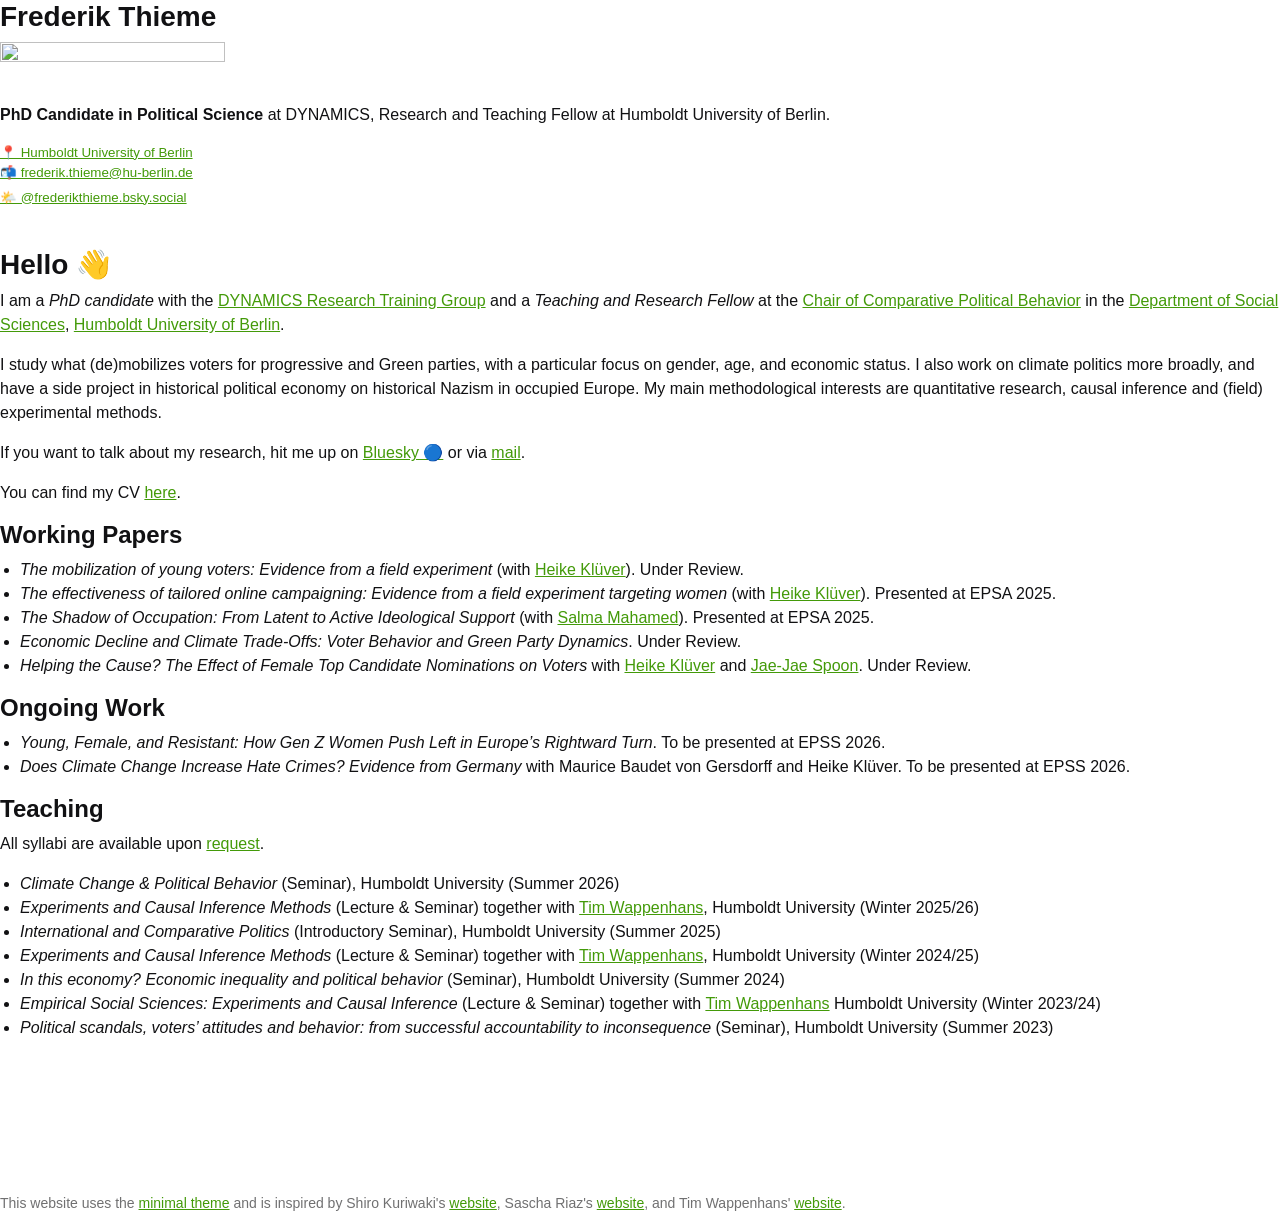
==== index.html @ 509793e0 "Revise ongoing work and teaching sections in index.html Updated ongoing work and teaching sections w" ====
<!doctype html>
<html>
  <head>
    <script type="text/javascript">
    <!--
        function toggle_visibility(id) {
           event.preventDefault();
           var e = document.getElementById(id);
           if(e.style.display == 'none')
              e.style.display = 'block';
           else
              e.style.display = 'none';
        }

    //-->
    </script>

    <meta charset="utf-8">
    <meta http-equiv="X-UA-Compatible" content="chrome=1">
    <title>Frederik Thieme</title>

    <link rel="stylesheet" href="stylesheets/styles.css">
    <link rel="stylesheet" href="stylesheets/kube.css">
    <script src="https://kit.fontawesome.com/9745af1226.js"></script>
    <link rel="stylesheet" href="stylesheets/academicons.min.css">
    <link rel="stylesheet" href="stylesheets/pygment_trac.css">
    <meta name="viewport" content="width=device-width, initial-scale=1, user-scalable=no">
    <!--[if lt IE 9]>
    <script src="//html5shiv.googlecode.com/svn/trunk/html5.js"></script>

    <![endif]-->
    
    
  </head>
  <body>
    <div class="wrapper">
      <header>
        <h2>Frederik Thieme</h2>
        <img src="thieme_square.jpg" width="225" height="45">
        <p></p>
        <p>
        <b>PhD Candidate in Political Science</b> at DYNAMICS, Research and Teaching Fellow at Humboldt University of Berlin.
        </p>
        
        </p>
  
  <div class="is-container-column is-center">
    <a href="https://www.bgss.hu-berlin.de/sowi_p52/en/research-and-teaching-areas/comparative-political-behavior/team/frederik-thieme" style="font-size: 10pt;">
      📍 Humboldt University of Berlin
    </a>
    <a href="mailto:frederik.thieme@hu-berlin.de" style="font-size: 10pt; margin-bottom: 5px;">
      📬 frederik.thieme@hu-berlin.de
    </a>
    <a href="https://bsky.app/profile/frederikthieme.bsky.social" style="font-size: 10pt;">
      🌤️ @frederikthieme.bsky.social
    </a>
  </div>

         
         
        <div align="left"><h3></h3>
        <p>


        </p></div>


      </header>
      <section>

  </p>
  <br>
  
 <div>
  <h2>Hello 👋</h2>
  
  <p>I am a <em>PhD candidate</em> with the <a href="https://www.sowi.hu-berlin.de/en/dynamics">DYNAMICS Research Training Group</a> and a <em>Teaching and Research Fellow</em> at
  the <a href="https://www.sowi.hu-berlin.de/en/lehrbereiche-en/comparative-political-behavior">Chair of Comparative Political Behavior</a> in 
  the <a href="https://www.sowi.hu-berlin.de/en/index.html">Department of Social Sciences</a>, <a href="https://www.bgss.hu-berlin.de/sowi_p52/en/research-and-teaching-areas/comparative-political-behavior/team/frederik-thieme">Humboldt University of Berlin</a>.</p>
  
  <p>I study what (de)mobilizes voters for progressive and Green parties, with a particular focus on gender, age, and economic status. I also work on climate politics more broadly, and have a side project in historical political economy on historical Nazism in occupied Europe. My main methodological interests are quantitative research, causal inference and (field) experimental methods.</p>
  
  <p>If you want to talk about my research, hit me up on <a href="https://bsky.app/profile/frederikthieme.bsky.social">Bluesky 🔵</a> or via <a href="mailto:frederik.thieme@hu-berlin.de">mail</a>.</p>
  
  <p>You can find my CV <a href="cv_thieme.pdf">here</a>.</p>
</div>

    
  <div align="left"><h3>Working Papers </h3>

<ul>
  <li><em>The mobilization of young voters: Evidence from a field experiment</em> (with <a href="https://www.heike-kluever.com/">Heike Klüver</a>). Under Review.</li>
  <li><em>The effectiveness of tailored online campaigning: Evidence from a field experiment targeting women</em> (with <a href="https://www.heike-kluever.com/">Heike Klüver</a>). Presented at EPSA 2025.</li>
  <li><em>The Shadow of Occupation: From Latent to Active Ideological Support</em> (with <a href="https://www.cbs.dk/en/research/departments-and-centres/department-of-international-economics-government-and-business/staff/smaegb">Salma Mahamed</a>). Presented at EPSA 2025.</li>
  <li><em>Economic Decline and Climate Trade-Offs: Voter Behavior and Green Party Dynamics</em>. Under Review.</li>
  <li><em>Helping the Cause? The Effect of Female Top Candidate Nominations on Voters</em> with <a href="https://www.heike-kluever.com/">Heike Klüver</a> and <a href="https://www.polisci.pitt.edu/people/jae-jae-spoon">Jae-Jae Spoon</a>. Under Review.</li>
</ul>

<div align="left"><h3>Ongoing Work</h3>

<ul>
  <li><em>Young, Female, and Resistant: How Gen Z Women Push Left in Europe’s Rightward Turn</em>. To be presented at EPSS 2026.</li>
  <li><em>Does Climate Change Increase Hate Crimes? Evidence from Germany</em> with Maurice Baudet von Gersdorff and Heike Klüver. To be presented at EPSS 2026.</li>
  
</ul>
        

<div align="left"><h3>Teaching</h3>
<p>All syllabi are available upon <a href="mailto:frederik.thieme@hu-berlin.de">request</a>.</p>
    <ul>
        <li>
        <em>Climate Change & Political Behavior</em> (Seminar), Humboldt University (Summer 2026)
        </li>
      <li>
        <em>Experiments and Causal Inference Methods</em> (Lecture & Seminar) together with <a href="https://www.timwappenhans.com/">Tim Wappenhans</a>, Humboldt University (Winter 2025/26)
        </li>
         <li>
        <em>International and Comparative Politics</em> (Introductory Seminar), Humboldt University (Summer 2025)
        </li>
        <li>
        <em>Experiments and Causal Inference Methods</em> (Lecture & Seminar) together with <a href="https://www.timwappenhans.com/">Tim Wappenhans</a>, Humboldt University (Winter 2024/25)
        </li>
      <li>
        <em>In this economy? Economic inequality and political behavior</em> (Seminar), Humboldt University (Summer 2024)
        </li>
       <li>
        <em>Empirical Social Sciences: Experiments and Causal Inference</em> (Lecture & Seminar) together with <a href="https://www.timwappenhans.com/">Tim Wappenhans</a> Humboldt University (Winter 2023/24)
        </li>
      <li>
        <em>Political scandals, voters’ attitudes and behavior: from successful accountability to inconsequence</em> (Seminar), Humboldt University (Summer 2023)
        </li>
    </ul>  



  <p style="margin-bottom:4cm;"></p>
  <p><small> This website uses the <a href="https://github.com/orderedlist/minimal">minimal theme</a> and is inspired by Shiro Kuriwaki's <a href="https://www.shirokuriwaki.com/">website</a>, Sascha Riaz's <a href="https://saschariaz.com/">website</a>, and Tim Wappenhans' <a href="https://www.timwappenhans.com/">website</a>.</small></p>


  </body>
</html>
---- stylesheets/kube.css ----
/*
	Kube UI Framework
	Version 7.2.1
	Updated: November 10, 2018

	http://imperavi.com/kube/

	Copyright (c) 2009-2018, Imperavi LLC.
	License: MIT
*/
html {
  box-sizing: border-box;
  -webkit-text-size-adjust: 100%; }

*,
*:before,
*:after {
  box-sizing: inherit; }

* {
  margin: 0;
  padding: 0;
  outline: none; }

img,
video,
audio {
  max-width: 100%; }

img,
video {
  height: auto; }

audio,
canvas,
iframe,
img,
svg,
video {
  vertical-align: middle; }

svg {
  max-height: 100%; }

svg:not(:root) {
  overflow: hidden; }

iframe {
  border: none;
  width: 100%; }

button,
[type="submit"] {
  -webkit-appearance: button; }

[type="radio"],
[type="checkbox"] {
  vertical-align: middle;
  position: relative;
  bottom: 0.15rem;
  margin-right: 2px; }

input[type="search"] {
  -webkit-appearance: textfield; }

input[type="search"]::-webkit-search-decoration,
input[type="search"]::-webkit-search-cancel-button {
  -webkit-appearance: none; }

::-moz-focus-inner {
  border: none;
  padding: 0; }

@font-face {
  font-family: 'Kube';
  src: url("[data-uri]") format("truetype");
  font-weight: normal;
  font-style: normal; }

[class^="icon-kube-"], [class*=" icon-kube-"], .close, .caret {
  /* use !important to prevent issues with browser extensions that change fonts */
  font-family: 'Kube' !important;
  speak: none;
  font-style: normal;
  font-weight: normal;
  font-variant: normal;
  text-transform: none;
  line-height: 1;
  /* Better Font Rendering =========== */
  -webkit-font-smoothing: antialiased;
  -moz-osx-font-smoothing: grayscale; }

.icon-kube-calendar:before {
  content: "\e900"; }

.caret.is-down:before,
.icon-kube-caret-down:before {
  content: "\e901"; }

.caret.is-left:before,
.icon-kube-caret-left:before {
  content: "\e902"; }

.caret.is-right:before,
.icon-kube-caret-right:before {
  content: "\e903"; }

.caret.is-up:before,
.icon-kube-caret-up:before {
  content: "\e904"; }

.close:before,
.icon-kube-close:before {
  content: "\e905"; }

.icon-kube-menu:before {
  content: "\e906"; }

.icon-kube-search:before {
  content: "\e907"; }

html {
  font-size: 1em; }

body {
  font-family: -apple-system, BlinkMacSystemFont, "Segoe UI", Roboto, Helvetica, Arial, sans-serif;
  color: #111113;
  line-height: 1.5; }

a {
  color: #439A09; }

a:hover {
  color: #F1CB0E; }

h1,
h2,
h3,
h4,
h5,
h6 {
  font-family: -apple-system, BlinkMacSystemFont, "Segoe UI", Roboto, Helvetica, Arial, sans-serif;
  font-weight: bold;
  text-rendering: optimizeLegibility;
  color: inherit;
  line-height: 1.2; }
  h1 + *,
  h2 + *,
  h3 + *,
  h4 + *,
  h5 + *,
  h6 + * {
    margin-top: 8px; }
  h1 + h1,
  h1 + h2,
  h1 + h3,
  h1 + h4,
  h1 + h5,
  h1 + h6,
  h2 + h1,
  h2 + h2,
  h2 + h3,
  h2 + h4,
  h2 + h5,
  h2 + h6,
  h3 + h1,
  h3 + h2,
  h3 + h3,
  h3 + h4,
  h3 + h5,
  h3 + h6,
  h4 + h1,
  h4 + h2,
  h4 + h3,
  h4 + h4,
  h4 + h5,
  h4 + h6,
  h5 + h1,
  h5 + h2,
  h5 + h3,
  h5 + h4,
  h5 + h5,
  h5 + h6,
  h6 + h1,
  h6 + h2,
  h6 + h3,
  h6 + h4,
  h6 + h5,
  h6 + h6 {
    margin-top: 8px; }

h1 {
  font-size: 2.5em; }

h2 {
  font-size: 1.75em; }

h3 {
  font-size: 1.5em; }

h4 {
  font-size: 1.25em; }

h5 {
  font-size: 1em; }

h6 {
  font-size: 0.75em; }

h6 {
  text-transform: uppercase;
  letter-spacing: .01em; }

p,
blockquote,
hr,
pre,
ol,
ul,
dl,
figure,
address {
  margin-bottom: 16px; }

p + h1,
p + h2,
p + h3,
p + h4,
p + h5,
p + h6,
blockquote + h1,
blockquote + h2,
blockquote + h3,
blockquote + h4,
blockquote + h5,
blockquote + h6,
hr + h1,
hr + h2,
hr + h3,
hr + h4,
hr + h5,
hr + h6,
pre + h1,
pre + h2,
pre + h3,
pre + h4,
pre + h5,
pre + h6,
ol + h1,
ol + h2,
ol + h3,
ol + h4,
ol + h5,
ol + h6,
ul + h1,
ul + h2,
ul + h3,
ul + h4,
ul + h5,
ul + h6,
dl + h1,
dl + h2,
dl + h3,
dl + h4,
dl + h5,
dl + h6,
table + h1,
table + h2,
table + h3,
table + h4,
table + h5,
table + h6,
div + h1,
div + h2,
div + h3,
div + h4,
div + h5,
div + h6,
form + h1,
form + h2,
form + h3,
form + h4,
form + h5,
form + h6 {
  margin-top: 20px; }

ul,
ol {
  margin-left: 20px; }

ul ul,
ul ol,
ol ul,
ol ol {
  margin-top: 0;
  margin-bottom: 0; }

nav ul,
nav ol {
  margin-left: 0;
  margin-bottom: 0;
  list-style: none; }

nav ul ul,
nav ul ol,
nav ol ol,
nav ol ul {
  margin-left: 20px; }

li li {
  font-size: 1em; }

ul.is-bar,
ol.is-bar {
  margin: 0;
  list-style: none; }
  ul.is-bar li,
  ol.is-bar li {
    display: inline-block; }
  ul.is-bar li + li,
  ol.is-bar li + li {
    margin-left: 1em; }

dt {
  font-weight: 600; }

dl dd + dt {
  margin-top: 8px; }

hr {
  border: none;
  border-bottom: 1px solid rgba(0, 0, 0, 0.1);
  overflow: visible;
  margin-top: -1px; }

blockquote {
  font-size: 1.125em;
  font-weight: normal;
  font-style: italic;
  line-height: 1.45;
  color: rgba(17, 17, 19, 0.6);
  padding: 0.4em 0 0.4em 1rem;
  border: none;
  border-left: 3px solid rgba(21, 141, 247, 0.6); }
  blockquote small {
    color: rgba(17, 17, 19, 0.6); }
  blockquote p:last-child {
    margin-bottom: 0; }

b,
strong {
  font-weight: 600; }

em,
i,
cite,
dfn {
  font-style: italic; }

time, small {
  display: inline-block;
  font-size: 87.5%;
  line-height: 1;
  color: rgba(17, 17, 19, 0.6); }

figcaption, code, var, kbd {
  display: inline-block;
  font-family: monospace, monospace;
  font-size: 87.5%;
  line-height: 1;
  color: rgba(17, 17, 19, 0.85); }

figcaption {
  font-size: 80%;
  font-style: italic;
  color: rgba(17, 17, 19, 0.7); }

code {
  color: rgba(17, 17, 19, 0.75);
  background: rgba(17, 17, 19, 0.05);
  border: 0 solid transparent;
  border-radius: 4px; }

var {
  opacity: .7;
  font-style: normal; }

dfn,
abbr {
  text-transform: uppercase; }
  dfn[title],
  abbr[title] {
    text-decoration: none;
    border-bottom: 1px dotted rgba(17, 17, 19, 0.5);
    cursor: help; }

code, kbd {
  position: relative;
  top: -1px;
  padding: .25em .35em; }

kbd {
  color: rgba(17, 17, 19, 0.75);
  background: none;
  border: 1px solid rgba(17, 17, 19, 0.2);
  border-radius: 4px; }

sup,
sub {
  font-size: .6em; }

sup {
  vertical-align: top;
  position: relative;
  bottom: -.2em; }

h1 sup,
h1 sub,
h2 sup,
h2 sub,
h3 sup,
h3 sub {
  font-size: .4em; }

sub {
  line-height: 1; }

pre {
  font-family: monospace, monospace;
  font-size: 0.875em; }

pre,
pre code {
  background: transparent;
  padding: 0;
  top: 0;
  display: block;
  line-height: 1.5;
  color: #111113;
  overflow: auto;
  white-space: pre; }

pre {
  padding: 1rem;
  border: 1px solid rgba(17, 17, 19, 0.08);
  border-radius: 4px; }

pre code {
  font-size: 100%;
  border: none;
  background: none; }

figure div + figcaption,
figure pre + figcaption {
  position: relative;
  top: -8px; }

figure pre {
  background-color: none;
  border: 1px solid rgba(17, 17, 19, 0.1);
  border-radius: 4px;
  margin-bottom: .5rem; }

ul.is-unstyled {
  margin-left: 0; }

ul.is-unstyled,
ul.is-unstyled ul {
  list-style: none; }

.is-muted {
  color: rgba(17, 17, 19, 0.6); }

.is-muted a,
a.is-muted {
  color: rgba(17, 17, 19, 0.6); }

.is-muted a:hover,
a.is-muted:hover {
  -moz-transition: all linear 0.2s;
  transition: all linear 0.2s;
  color: #111113; }

.is-color-black,
.is-color-black a {
  color: #111113; }

a.is-color-black:hover,
.is-color-black a:hover {
  color: #ee2455; }

.is-large {
  font-size: 1.3125em;
  line-height: 1.45; }

.is-big {
  font-size: 1.125em;
  line-height: 1.45; }

.is-small {
  font-size: 0.875em; }

.is-smaller {
  font-size: 0.75em; }

.is-text-left {
  text-align: left; }

.is-text-center {
  text-align: center; }

.is-text-right {
  text-align: right; }

@media only screen and (max-width: 767px) {
  .is-text-left-mobile {
    text-align: left; }
  .is-text-right-mobile {
    text-align: right; }
  .is-text-center-mobile {
    text-align: center; } }

.is-nowrap,
.is-nowrap td {
  white-space: nowrap; }

.is-highlight {
  background-color: rgba(21, 141, 247, 0.1); }

table {
  font-size: 0.9375em;
  border-collapse: collapse;
  border-spacing: 0;
  max-width: 100%;
  width: 100%;
  empty-cells: show;
  margin-bottom: 20px; }

table caption {
  text-align: left;
  font-size: 11px;
  font-weight: bold;
  text-transform: uppercase;
  color: rgba(17, 17, 19, 0.4);
  letter-spacing: 1px;
  margin-bottom: 2px; }

th {
  font-weight: 700;
  color: inherit;
  text-align: left;
  vertical-align: bottom; }

td {
  color: inherit;
  vertical-align: top; }

tbody.is-middle td,
tr.is-middle td,
td.is-middle {
  vertical-align: middle; }

th,
td {
  padding: 16px 16px;
  border-bottom: 1px solid #eee; }
  th::before, th::after,
  td::before,
  td::after {
    content: '';
    display: block;
    height: 0;
    width: 0; }
  th::before,
  td::before {
    margin-top: calc((0.75 - 1.5) * 0.49em); }
  th::after,
  td::after {
    margin-bottom: calc((0.75 - 1.5) * 0.49em); }
  th:first-child,
  td:first-child {
    padding-left: 0; }
  th:last-child,
  td:last-child {
    padding-right: 0; }

tbody th,
tbody td {
  border-width: 1px;
  border-color: #eee; }

tfoot th,
tfoot td {
  color: rgba(17, 17, 19, 0.5); }

table.is-border td,
table.is-border th,
table.is-bordered td,
table.is-bordered th {
  border: 1px solid #eee; }

table.is-border tbody th,
table.is-border tbody td,
table.is-bordered tbody th,
table.is-bordered tbody td {
  border-bottom-width: 1px;
  border-bottom-color: #eee; }

table.is-striped tr:nth-child(odd) td {
  background-color: #fafafa; }

table.is-border td:first-child,
table.is-border th:first-child,
table.is-bordered td:first-child,
table.is-bordered th:first-child,
table.is-striped td:first-child,
table.is-striped th:first-child {
  padding-left: 16px; }

table.is-border td:last-child,
table.is-border th:last-child,
table.is-bordered td:last-child,
table.is-bordered th:last-child,
table.is-striped td:last-child,
table.is-striped th:last-child {
  padding-right: 16px; }

@media only screen and (max-width: 767px) {
  table.is-responsive th {
    display: none; }
  table.is-responsive tr, table.is-responsive td {
    display: block; }
  table.is-responsive tr:nth-child(odd) {
    background-color: #fafafa; }
  table.is-responsive td {
    padding: 16px;
    text-align: right; }
  table.is-responsive td:before {
    margin-top: 2px;
    content: attr(data-label);
    float: left;
    font-size: 0.875em;
    font-weight: bold;
    text-transform: uppercase;
    white-space: nowrap; } }

.is-table-container {
  overflow-x: auto;
  -webkit-overflow-scrolling: touch;
  margin-bottom: 16px; }
  .is-table-container table {
    margin-bottom: 0; }

.is-row {
  display: flex;
  flex-direction: row;
  flex-wrap: wrap;
  margin-left: -24px; }
  .is-row.is-gapless,
  .is-row.is-gapless > .is-row {
    margin-left: 0;
    margin-top: 0; }
  .is-row > .is-col {
    flex: 1;
    margin-left: 24px; }
    .is-row > .is-col.is-10 {
      min-width: calc(10% - 24px); }
    .is-row > .is-col.is-20 {
      min-width: calc(20% - 24px); }
    .is-row > .is-col.is-25 {
      min-width: calc(25% - 24px); }
    .is-row > .is-col.is-30 {
      min-width: calc(30% - 24px); }
    .is-row > .is-col.is-33, .is-row > .is-col.is-34 {
      min-width: calc(33.3333% - 24px); }
    .is-row > .is-col.is-35 {
      min-width: calc(35% - 24px); }
    .is-row > .is-col.is-40 {
      min-width: calc(40% - 24px); }
    .is-row > .is-col.is-50 {
      min-width: calc(50% - 24px); }
    .is-row > .is-col.is-60 {
      min-width: calc(60% - 24px); }
    .is-row > .is-col.is-65 {
      min-width: calc(65% - 24px); }
    .is-row > .is-col.is-66, .is-row > .is-col.is-67 {
      min-width: calc(66.6666% - 24px); }
    .is-row > .is-col.is-70 {
      min-width: calc(70% - 24px); }
    .is-row > .is-col.is-75 {
      min-width: calc(75% - 24px); }
    .is-row > .is-col.is-80 {
      min-width: calc(80% - 24px); }
    .is-row > .is-col.is-90 {
      min-width: calc(90% - 24px); }
  .is-row.is-gapless > .is-col {
    margin-left: 0; }

@media only screen and (max-width: 767px) {
  [class^='is-offset-'],
  [class*=' is-offset-'] {
    margin-left: 0; } }

@media only screen and (max-width: 767px) {
  .is-row {
    flex-direction: column;
    flex-wrap: nowrap;
    margin-left: 0;
    margin-top: 0; }
    .is-row + .is-row {
      margin-top: 0; }
    .is-row > .is-col {
      flex: 0 0 100%;
      width: 100% !important;
      max-width: 100% !important;
      margin-left: 0; } }

.label {
  display: inline-block;
  vertical-align: baseline;
  text-decoration: none;
  font-size: 13px;
  font-weight: 500;
  letter-spacing: 0;
  text-transform: none;
  line-height: 20px;
  background: #f3f3f3;
  color: rgba(17, 17, 19, 0.85);
  padding: 0 8px;
  border: 1px solid transparent;
  border-radius: 4px; }
  .label a {
    color: inherit;
    text-decoration: none; }
    .label a:hover {
      color: inherit;
      text-decoration: underline; }
  .label .close {
    margin-right: -3px; }

a.label {
  color: rgba(17, 17, 19, 0.85); }
  a.label:hover {
    text-decoration: underline; }

.label.is-secondary {
  font-size: 13px;
  font-weight: 500;
  letter-spacing: 0;
  text-transform: none;
  padding: 0 0.5em;
  background: none;
  color: rgba(17, 17, 19, 0.85);
  border: 1px solid rgba(17, 17, 19, 0.2);
  border-radius: 4px; }

.label.is-tertiary {
  letter-spacing: 0.035em;
  background: none;
  color: #111113;
  text-transform: uppercase;
  font-size: 12px;
  font-weight: bold;
  padding: 0 0.2em;
  border: 1px solid transparent;
  border-radius: 0; }

.label.is-badge {
  text-align: center;
  font-size: 10px;
  line-height: 16px;
  height: 18px;
  border-radius: 64px;
  min-width: 18px;
  padding-left: 2px;
  padding-right: 2px; }

.label.is-error {
  background-color: rgba(238, 36, 85, 0.07);
  color: #ee2455; }
  .label.is-error.is-secondary {
    background-color: transparent;
    color: #ee2455;
    border-color: rgba(238, 36, 85, 0.3); }
  .label.is-error.is-tertiary {
    background-color: transparent;
    color: #ee2455; }
  .label.is-error .close:hover {
    background-color: #ee2455; }

.label.is-focus {
  background-color: rgba(21, 141, 247, 0.07);
  color: #158df7; }
  .label.is-focus.is-secondary {
    background-color: transparent;
    color: #158df7;
    border-color: rgba(21, 141, 247, 0.3); }
  .label.is-focus.is-tertiary {
    background-color: transparent;
    color: #158df7; }
  .label.is-focus .close:hover {
    background-color: #158df7; }

.label.is-success {
  background-color: rgba(32, 188, 113, 0.07);
  color: #20bc71; }
  .label.is-success.is-secondary {
    background-color: transparent;
    color: #20bc71;
    border-color: rgba(32, 188, 113, 0.3); }
  .label.is-success.is-tertiary {
    background-color: transparent;
    color: #20bc71; }
  .label.is-success .close:hover {
    background-color: #20bc71; }

.label.is-warning {
  background-color: rgba(255, 105, 81, 0.07);
  color: #ff6951; }
  .label.is-warning.is-secondary {
    background-color: transparent;
    color: #ff6951;
    border-color: rgba(255, 105, 81, 0.3); }
  .label.is-warning.is-tertiary {
    background-color: transparent;
    color: #ff6951; }
  .label.is-warning .close:hover {
    background-color: #ff6951; }

.button, .button:active, .button:focus {
  -webkit-appearance: none;
  display: inline-flex;
  align-items: center;
  justify-content: center;
  vertical-align: middle;
  text-align: center;
  font-family: inherit;
  font-size: 0.9375em;
  font-weight: 500;
  text-decoration: none;
  text-transform: none;
  color: rgba(255, 255, 255, 0.95);
  background: #0c3dd7;
  border-radius: 4px;
  border: 0 solid transparent;
  min-height: 2.66667em;
  padding: 0.5em 1.6em;
  box-shadow: none;
  cursor: pointer;
  line-height: 1.2; }

.button i,
.button span {
  position: relative;
  top: 1px;
  display: inline-block;
  font-size: 16px;
  width: 24px; }
  .button i.caret,
  .button span.caret {
    top: 0;
    font-size: 110%;
    margin-right: -12px; }

.button:hover {
  -moz-transition: all linear 0.2s;
  transition: all linear 0.2s;
  outline: none;
  text-decoration: none;
  color: rgba(255, 255, 255, 0.95);
  background-color: #2355f3; }

.button:disabled, .button.is-disabled {
  cursor: default;
  font-style: normal;
  color: #fff;
  background-color: rgba(17, 17, 19, 0.5);
  opacity: .55; }

.button.is-secondary {
  font-size: 0.9375em;
  font-weight: 500;
  text-decoration: none;
  text-transform: none;
  color: #0c3dd7;
  background: none;
  border-radius: 4px;
  border: 2px solid #0c3dd7;
  min-height: 2.66667em;
  padding: 0.5em 1.6em;
  box-shadow: none; }
  .button.is-secondary:hover {
    color: rgba(255, 255, 255, 0.95);
    background: #0c3dd7;
    border-color: #0c3dd7; }
  .button.is-secondary.is-loading:before {
    width: 22px;
    height: 22px;
    border-color: rgba(12, 61, 215, 0.25);
    border-bottom-color: #0c3dd7; }
  .button.is-secondary.is-loading:hover:before {
    border-color: rgba(255, 255, 255, 0.25);
    border-bottom-color: #fff; }
  .button.is-secondary:disabled, .button.is-secondary.is-disabled {
    color: rgba(17, 17, 19, 0.5);
    border-color: rgba(17, 17, 19, 0.3);
    background: none; }
    .button.is-secondary:disabled:hover, .button.is-secondary.is-disabled:hover {
      background-color: none; }

.button.is-tertiary {
  font-size: 0.9375em;
  font-weight: 500;
  text-decoration: none;
  text-transform: none;
  color: #0c3dd7;
  background: none;
  border-radius: 4px;
  border: 0 solid transparent;
  min-height: 2.66667em;
  padding: 0.5em 0;
  box-shadow: none; }
  .button.is-tertiary i,
  .button.is-tertiary span {
    top: 0; }
    .button.is-tertiary i.caret,
    .button.is-tertiary span.caret {
      top: -1px;
      margin-left: -4px; }
  .button.is-tertiary:hover {
    color: #0c3dd7;
    text-decoration: underline; }
  .button.is-tertiary.is-loading:before {
    border-color: rgba(12, 61, 215, 0.25);
    border-bottom-color: #0c3dd7; }
  .button.is-tertiary:disabled, .button.is-tertiary.is-disabled {
    text-decoration: none;
    color: rgba(17, 17, 19, 0.5); }

.button.is-inverted {
  color: #111113;
  background-color: #fff; }
  .button.is-inverted:hover {
    opacity: .7; }
  .button.is-inverted:disabled:hover, .button.is-inverted.is-disabled:hover {
    opacity: .55; }
  .button.is-inverted.is-secondary {
    background: none;
    color: #fff;
    border-color: #fff; }
    .button.is-inverted.is-secondary:hover {
      opacity: 1;
      background-color: #fff;
      color: rgba(17, 17, 19, 0.95);
      border-color: #fff; }
    .button.is-inverted.is-secondary:disabled:hover, .button.is-inverted.is-secondary.is-disabled:hover {
      opacity: .55;
      background: none;
      color: #fff; }
  .button.is-inverted.is-tertiary {
    background: none;
    color: #fff; }
    .button.is-inverted.is-tertiary:hover {
      opacity: .6; }
    .button.is-inverted.is-tertiary:disabled:hover, .button.is-inverted.is-tertiary.is-disabled:hover {
      opacity: .55; }

.button.is-small {
  font-size: 0.875em;
  min-height: 2.28571em;
  padding: 0.45em 1.15em; }
  .button.is-small.is-tertiary {
    padding-left: 0;
    padding-right: 0; }

.button.is-big {
  font-size: 1.125em;
  min-height: 2.44444em;
  padding: 0.45em 1.45em; }
  .button.is-big.is-tertiary {
    padding-left: 0;
    padding-right: 0; }

.button.is-loading, .button.is-icon {
  padding-left: 1em;
  padding-right: 1em; }
  .button.is-loading.is-tertiary, .button.is-icon.is-tertiary {
    padding-left: 0;
    padding-right: 0; }

.button:empty.is-loading:before {
  margin-right: 0; }

::placeholder {
  color: rgba(17, 17, 19, 0.4);
  opacity: 1; }

:-ms-input-placeholder {
  color: rgba(17, 17, 19, 0.4); }

::-ms-input-placeholder {
  color: rgba(17, 17, 19, 0.4); }

fieldset {
  font-family: inherit;
  border: 1px solid rgba(17, 17, 19, 0.1);
  border-radius: 4px;
  padding: 32px;
  margin-bottom: 16px; }

legend {
  font-size: 0.75em;
  font-weight: bold;
  text-transform: uppercase;
  color: rgba(17, 17, 19, 0.5);
  padding: 0 1rem;
  margin-left: -1rem;
  top: 2px;
  position: relative;
  line-height: 0; }

input,
textarea,
select {
  display: block;
  width: 100%;
  font-family: inherit;
  vertical-align: middle;
  font-size: 0.9375em;
  font-weight: normal;
  height: 2.66667em;
  background-color: #fff;
  border: 1px solid rgba(17, 17, 19, 0.1);
  border-radius: 4px;
  box-shadow: none;
  padding: 0 8px;
  color: rgba(17, 17, 19, 0.8); }

textarea {
  padding: 8px;
  resize: vertical;
  height: auto;
  line-height: 1.5;
  vertical-align: top; }

select {
  -webkit-appearance: none;
  background-image: url('data:image/svg+xml;utf8,<svg xmlns="http://www.w3.org/2000/svg" width="9" height="12" viewBox="0 0 9 12"><path fill="rgba(0, 0, 0, .4)" d="M0.722,4.823L-0.01,4.1,4.134-.01,4.866,0.716Zm7.555,0L9.01,4.1,4.866-.01l-0.732.726ZM0.722,7.177L-0.01,7.9,4.134,12.01l0.732-.726Zm7.555,0L9.01,7.9,4.866,12.01l-0.732-.726Z"/></svg>');
  background-repeat: no-repeat;
  background-position: right .65em center;
  padding-right: 28px; }

select[multiple] {
  background-image: none;
  height: auto;
  padding: 8px; }

input:hover,
textarea:hover,
select:hover {
  outline: none;
  color: inherit;
  background-color: #fff;
  border: 1px solid rgba(17, 17, 19, 0.2);
  box-shadow: none; }

input:focus,
textarea:focus,
select:focus {
  -moz-transition: all linear 0.2s;
  transition: all linear 0.2s;
  outline: none;
  color: inherit;
  background-color: #fff;
  border: 1px solid rgba(21, 141, 247, 0.5);
  box-shadow: 0 0 3px rgba(21, 141, 247, 0.5) inset; }

input.is-error,
textarea.is-error,
select.is-error {
  background-color: rgba(238, 36, 85, 0.05);
  border: 1px solid rgba(238, 36, 85, 0.5);
  box-shadow: none inset; }
  input.is-error:focus,
  textarea.is-error:focus,
  select.is-error:focus {
    border-color: rgba(238, 36, 85, 0.75);
    box-shadow: 0 0 3px rgba(238, 36, 85, 0.5) inset; }

input.is-success,
textarea.is-success,
select.is-success {
  background-color: rgba(32, 188, 113, 0.05);
  border: 1px solid rgba(32, 188, 113, 0.5);
  box-shadow: none inset; }
  input.is-success:focus,
  textarea.is-success:focus,
  select.is-success:focus {
    border-color: rgba(32, 188, 113, 0.75);
    box-shadow: 0 0 3px rgba(32, 188, 113, 0.5) inset; }

input.is-warning,
textarea.is-warning,
select.is-warning {
  background-color: rgba(255, 105, 81, 0.05);
  border: 1px solid rgba(255, 105, 81, 0.5);
  box-shadow: none inset; }
  input.is-warning:focus,
  textarea.is-warning:focus,
  select.is-warning:focus {
    border-color: rgba(255, 105, 81, 0.75);
    box-shadow: 0 0 3px rgba(255, 105, 81, 0.5) inset; }

input:disabled, input:disabled:hover, input.is-disabled, input.is-disabled:hover,
textarea:disabled,
textarea:disabled:hover,
textarea.is-disabled,
textarea.is-disabled:hover,
select:disabled,
select:disabled:hover,
select.is-disabled,
select.is-disabled:hover {
  resize: none;
  opacity: 0.7;
  cursor: default;
  font-style: italic;
  color: rgba(17, 17, 19, 0.6);
  border: 1px solid rgba(17, 17, 19, 0.1);
  box-shadow: none;
  background-color: #fff; }

input[type="radio"].is-error,
input[type="checkbox"].is-error {
  outline: 2px solid rgba(238, 36, 85, 0.5); }

input[type="radio"].is-success,
input[type="checkbox"].is-success {
  outline: 2px solid rgba(32, 188, 113, 0.5); }

input[type="file"] {
  width: auto;
  border: none;
  padding: 0;
  height: auto;
  background: none;
  box-shadow: none;
  display: inline-block; }

input[type="search"],
input.is-search {
  background-repeat: no-repeat;
  background-position: 8px 51%;
  background-image: url('data:image/svg+xml;utf8,<svg xmlns="http://www.w3.org/2000/svg" width="16" height="16" viewBox="0 0 16 16"><path fill="rgb(0, 0, 0)" fill-opacity="0.4" d="M14.891,14.39l-0.5.5a0.355,0.355,0,0,1-.5,0L9.526,10.529a5.3,5.3,0,1,1,2.106-4.212,5.268,5.268,0,0,1-1.1,3.21l4.362,4.362A0.354,0.354,0,0,1,14.891,14.39ZM6.316,2.418a3.9,3.9,0,1,0,3.9,3.9A3.9,3.9,0,0,0,6.316,2.418Z"/></svg>');
  padding-left: 32px; }

input[type="radio"],
input[type="checkbox"] {
  display: inline-block;
  width: auto;
  height: auto;
  padding: 0; }

label {
  display: block;
  font-size: 0.9375em;
  font-weight: normal;
  text-transform: none;
  color: #111113;
  margin-bottom: 4px; }
  label.is-checkbox,
  label .is-desc,
  label .is-success,
  label .is-warning,
  label .is-error {
    text-transform: none;
    font-weight: normal; }
  label.is-checkbox {
    font-size: 1em;
    line-height: 1.5;
    cursor: pointer;
    color: inherit; }
    label.is-checkbox.is-small {
      font-size: 0.875em; }
    label.is-checkbox.is-big {
      font-size: 1.125em; }
    label.is-checkbox.is-large {
      font-size: 1.3125em; }

form {
  margin-bottom: 16px; }
  form span.is-success,
  form div.is-success {
    font-size: 0.75em;
    color: #20bc71; }
  form span.is-error,
  form div.is-error {
    font-size: 0.75em;
    color: #ee2455; }
  form span.is-warning,
  form div.is-warning {
    font-size: 0.75em;
    color: #ff6951; }
  form span.is-success,
  form span.is-error,
  form span.is-warning {
    margin-left: 2px; }
  form .is-desc {
    font-size: 0.75rem;
    font-weight: normal;
    text-transform: none;
    color: rgba(17, 17, 19, 0.5); }
  form span.is-desc {
    margin-left: 4px; }
  form div.is-desc {
    margin-top: 4px;
    margin-bottom: -4px; }
  form .is-req {
    position: relative;
    top: 1px;
    font-size: 1rem;
    font-weight: bold;
    color: #ee2455; }

.form-item {
  margin-bottom: 16px; }

fieldset > .form-item:last-child {
  margin-bottom: 0; }

.form-checkboxes label.is-checkbox {
  display: inline-block;
  margin-right: 16px; }

.form-item.is-inline,
.form-item.is-inline-offset {
  padding-left: 150px; }

.form-item.is-inline label:not(.is-checkbox) {
  float: left;
  margin-left: -150px; }

.form-item.is-bar input,
.form-item.is-bar textarea,
.form-item.is-bar select {
  display: inline-block;
  width: auto; }

.form-item.is-buttons {
  display: flex; }
  .form-item.is-buttons button,
  .form-item.is-buttons .button {
    margin-right: 8px; }
  .form-item.is-buttons button + .button.is-tertiary {
    margin-left: 8px; }
  .form-item.is-buttons button.is-push-right,
  .form-item.is-buttons .button.is-tertiary.is-push-right,
  .form-item.is-buttons .button.is-push-right {
    margin-left: auto;
    margin-right: 0; }

.is-append,
.is-prepend {
  display: flex; }
  .is-append input,
  .is-prepend input {
    flex: 1; }
  .is-append .button,
  .is-append span,
  .is-append a,
  .is-prepend .button,
  .is-prepend span,
  .is-prepend a {
    flex-shrink: 0; }
  .is-append span,
  .is-append a,
  .is-prepend span,
  .is-prepend a {
    display: flex;
    flex-direction: column;
    justify-content: center;
    padding: 0 16px;
    border: 1px solid rgba(17, 17, 19, 0.1);
    background-color: #fff;
    white-space: nowrap; }
  .is-append span,
  .is-prepend span {
    font-size: 0.875em;
    font-weight: normal;
    text-transform: none;
    color: rgba(17, 17, 19, 0.5); }
  .is-append a,
  .is-prepend a {
    font-size: 0.875em;
    color: #158df7;
    text-decoration: none; }
    .is-append a:hover,
    .is-prepend a:hover {
      text-decoration: underline; }
  .is-append a.icon,
  .is-append a[class^="icon-kube-"],
  .is-append a[class*=" icon-kube-"],
  .is-prepend a.icon,
  .is-prepend a[class^="icon-kube-"],
  .is-prepend a[class*=" icon-kube-"] {
    font-size: 1rem;
    color: rgba(17, 17, 19, 0.6); }
    .is-append a.icon:hover,
    .is-append a[class^="icon-kube-"]:hover,
    .is-append a[class*=" icon-kube-"]:hover,
    .is-prepend a.icon:hover,
    .is-prepend a[class^="icon-kube-"]:hover,
    .is-prepend a[class*=" icon-kube-"]:hover {
      color: #111113;
      text-decoration: none; }

.is-prepend input {
  border-radius: 0 4px 4px 0; }

.is-prepend .button {
  margin-right: -1px;
  border-radius: 4px 0 0 4px !important; }

.is-prepend span,
.is-prepend a {
  border-right: none;
  border-radius: 4px 0 0 4px; }

.is-append input {
  border-radius: 4px 0 0 4px; }

.is-append .button {
  margin-left: -1px;
  border-radius: 0 4px 4px 0 !important; }

.is-append span,
.is-append a {
  border-left: none;
  border-radius: 0 4px 4px 0; }

.breadcrumb {
  display: flex;
  align-items: center;
  font-size: 0.875em;
  font-weight: normal;
  text-transform: none; }
  .breadcrumb a,
  .breadcrumb span {
    font-style: normal;
    padding-right: 8px;
    white-space: nowrap;
    color: #111113;
    text-decoration: none; }
  .breadcrumb a:hover {
    -moz-transition: all linear 0.2s;
    transition: all linear 0.2s;
    color: #158df7;
    text-decoration: underline; }
  .breadcrumb span:after,
  .breadcrumb a:after {
    display: inline-block;
    content: "/";
    color: rgba(17, 17, 19, 0.4);
    padding-left: 8px; }
  .breadcrumb span:last-child:after,
  .breadcrumb a:last-child:after {
    display: none; }
  .breadcrumb span,
  .breadcrumb span:last-child {
    color: rgba(17, 17, 19, 0.55);
    text-decoration: none; }

.pager {
  font-size: 0.875em;
  font-weight: normal;
  text-transform: none;
  margin-top: 20px;
  margin-bottom: 20px; }
  .pager:after {
    content: '';
    display: table;
    clear: both; }
  .pager a,
  .pager span {
    float: left;
    padding: 8px 16px;
    border: 1px solid rgba(17, 17, 19, 0.1);
    border-right-color: transparent;
    color: #111113;
    text-decoration: none;
    line-height: 1.4; }
    .pager a:first-child,
    .pager span:first-child {
      border-top-left-radius: 4px;
      border-bottom-left-radius: 4px; }
    .pager a:last-child,
    .pager span:last-child {
      border-right-color: rgba(17, 17, 19, 0.1);
      border-top-right-radius: 4px;
      border-bottom-right-radius: 4px; }
  .pager a.is-prev:before,
  .pager a.is-next:after {
    position: relative;
    top: 1px;
    font-size: 125%;
    line-height: 1; }
  .pager a.is-prev:before {
    content: '<';
    margin-right: 8px; }
  .pager a.is-next:after {
    content: '>';
    margin-left: 8px; }
  .pager a.is-prev:empty:before {
    margin-right: 0; }
  .pager a.is-next:empty:after {
    margin-left: 0; }
  .pager a:hover {
    -moz-transition: all linear 0.2s;
    transition: all linear 0.2s;
    background-color: rgba(17, 17, 19, 0.04); }
  .pager a.is-disabled {
    background-color: transparent;
    color: rgba(17, 17, 19, 0.3); }
  .pager span,
  .pager a.is-current,
  .pager a.is-active {
    background-color: rgba(17, 17, 19, 0.04);
    color: rgba(17, 17, 19, 0.5); }
  .pager.is-stacked a {
    position: relative;
    width: 50%;
    border: none;
    font-size: 1.1rem;
    font-weight: bold;
    padding: 0;
    padding-top: 20px; }
  .pager.is-stacked a:hover {
    background: none;
    text-decoration: underline;
    color: #158df7; }
  .pager.is-stacked a.is-prev:before,
  .pager.is-stacked a.is-next:after {
    content: '';
    margin: 0; }
  .pager.is-stacked a.is-prev:after,
  .pager.is-stacked a.is-next:before {
    position: absolute;
    top: 0;
    left: 0;
    content: attr(data-label);
    font-size: 11px;
    text-transform: uppercase;
    font-style: normal;
    font-weight: normal;
    letter-spacing: .03em;
    margin-bottom: 4px;
    color: rgba(17, 17, 19, 0.5); }
  .pager.is-stacked .is-next {
    text-align: right; }
  .pager.is-stacked a.is-next:before {
    right: 0; }

@media only screen and (max-width: 767px) {
  .pager.is-stacked a {
    float: none;
    display: block;
    width: 100%;
    margin-bottom: 20px; }
    .pager.is-stacked a:last-child {
      margin-bottom: 0; }
  .pager.is-stacked a.is-next {
    text-align: left; } }

.alert {
  font-family: -apple-system, BlinkMacSystemFont, "Segoe UI", Roboto, Helvetica, Arial, sans-serif;
  font-size: 0.9375em;
  font-weight: 500;
  text-transform: none;
  background: #fff;
  color: #111113;
  padding: 16px 32px 16px 16px;
  box-shadow: none;
  border: 1px solid rgba(17, 17, 19, 0.1);
  border-radius: 4px;
  position: relative;
  margin-bottom: 16px; }
  .alert h1,
  .alert h2,
  .alert h3,
  .alert h4,
  .alert h5,
  .alert h6 {
    margin-bottom: 2px; }
  .alert a {
    color: inherit; }
  .alert a:hover {
    -moz-transition: all linear 0.2s;
    transition: all linear 0.2s;
    color: #ee2455; }
  .alert .close {
    position: absolute;
    right: 8px;
    top: 20px; }
  .alert p {
    margin-top: 0;
    margin-bottom: 0; }

.alert.is-error {
  background: rgba(238, 36, 85, 0.07);
  border-color: rgba(238, 36, 85, 0.3);
  color: #ee2455; }
  .alert.is-error a:hover {
    color: #111113; }

.alert.is-success {
  background: rgba(32, 188, 113, 0.07);
  border-color: rgba(32, 188, 113, 0.3);
  color: #20bc71; }
  .alert.is-success a:hover {
    color: #111113; }

.alert.is-focus {
  background: rgba(21, 141, 247, 0.07);
  border-color: rgba(21, 141, 247, 0.3);
  color: #158df7; }
  .alert.is-focus a:hover {
    color: #111113; }

.alert.is-inverted {
  background: rgba(255, 255, 255, 0.15);
  border-color: rgba(255, 255, 255, 0.4);
  color: #fff; }
  .alert.is-inverted a:hover {
    color: rgba(255, 255, 255, 0.6); }

.is-navbar-container,
.is-navbar-box {
  display: flex;
  flex: 1;
  align-items: center;
  min-width: 100%;
  min-height: 100%; }
  @media only screen and (max-width: 767px) {
    .is-navbar-container,
    .is-navbar-box {
      flex-direction: column; } }
  .is-navbar-container .is-brand,
  .is-navbar-box .is-brand {
    display: flex;
    align-items: center; }
    .is-navbar-container .is-brand h1,
    .is-navbar-container .is-brand h2,
    .is-navbar-container .is-brand h3,
    .is-navbar-container .is-brand h4,
    .is-navbar-container .is-brand h5,
    .is-navbar-container .is-brand h6,
    .is-navbar-box .is-brand h1,
    .is-navbar-box .is-brand h2,
    .is-navbar-box .is-brand h3,
    .is-navbar-box .is-brand h4,
    .is-navbar-box .is-brand h5,
    .is-navbar-box .is-brand h6 {
      line-height: 1;
      margin: 0; }

.is-navbar {
  display: flex;
  flex: 1;
  align-items: center; }
  @media only screen and (max-width: 767px) {
    .is-navbar {
      flex-direction: column; } }
  .is-navbar ul {
    display: flex;
    flex: 1;
    align-items: center; }
    @media only screen and (max-width: 767px) {
      .is-navbar ul {
        flex-direction: column; } }
  .is-navbar li {
    white-space: nowrap;
    margin-left: 28px; }
  .is-navbar a:not(.button) {
    line-height: 1;
    display: block;
    padding-top: 8px;
    padding-bottom: 8px; }
    .is-navbar a:not(.button)::before, .is-navbar a:not(.button)::after {
      content: '';
      display: block;
      height: 0;
      width: 0; }
    .is-navbar a:not(.button)::before {
      margin-top: calc((0.75 - 1) * 0.49em); }
    .is-navbar a:not(.button)::after {
      margin-bottom: calc((0.75 - 1) * 0.49em); }
  .is-navbar form {
    margin: 0; }
  .is-navbar input {
    position: relative;
    top: 1px; }
  .is-navbar nav.is-justify {
    text-align: center;
    width: 100%; }
    .is-navbar nav.is-justify li {
      flex: 1;
      margin-left: 0;
      margin-right: 0; }

@media only screen and (max-width: 767px) {
  .is-navbar-container.is-scrollable,
  .is-navbar-container.is-scrollable .is-navbar,
  .is-navbar-container.is-scrollable .is-navbar ul,
  .is-navbar-box.is-scrollable,
  .is-navbar-box.is-scrollable .is-navbar,
  .is-navbar-box.is-scrollable .is-navbar ul {
    display: flex;
    flex-direction: row; }
  .is-navbar-container:not(.is-scrollable),
  .is-navbar-container:not(.is-scrollable) .is-navbar,
  .is-navbar-container:not(.is-scrollable) .is-navbar ul,
  .is-navbar-box:not(.is-scrollable),
  .is-navbar-box:not(.is-scrollable) .is-navbar,
  .is-navbar-box:not(.is-scrollable) .is-navbar ul {
    align-items: flex-start;
    display: block;
    max-width: 100%; }
  .is-navbar-container:not(.is-scrollable) .is-navbar li,
  .is-navbar-box:not(.is-scrollable) .is-navbar li {
    margin-left: 0; }
  .is-navbar-container:not(.is-scrollable) .is-navbar input,
  .is-navbar-container:not(.is-scrollable) .is-navbar .button.is-small,
  .is-navbar-box:not(.is-scrollable) .is-navbar input,
  .is-navbar-box:not(.is-scrollable) .is-navbar .button.is-small {
    margin-top: 8px;
    margin-bottom: 8px; }
  .is-navbar-container:not(.is-scrollable) .is-navbar nav.is-justify,
  .is-navbar-box:not(.is-scrollable) .is-navbar nav.is-justify {
    text-align: left; } }

@keyframes slideUp {
  to {
    height: 0;
    padding-top: 0;
    padding-bottom: 0;
    margin-bottom: 0; } }

@keyframes slideDown {
  from {
    height: 0;
    padding-top: 0;
    padding-bottom: 0;
    margin-bottom: 0; } }

@keyframes fadeIn {
  from {
    opacity: 0; }
  to {
    opacity: 1; } }

@keyframes fadeOut {
  from {
    opacity: 1; }
  to {
    opacity: 0; } }

@keyframes flipIn {
  from {
    opacity: 0;
    transform: scaleY(0); }
  to {
    opacity: 1;
    transform: scaleY(1); } }

@keyframes flipOut {
  from {
    opacity: 1;
    transform: scaleY(1); }
  to {
    opacity: 0;
    transform: scaleY(0); } }

@keyframes zoomIn {
  from {
    opacity: 0;
    transform: scale3d(0.3, 0.3, 0.3); }
  50% {
    opacity: 1; } }

@keyframes zoomOut {
  from {
    opacity: 1; }
  50% {
    opacity: 0;
    transform: scale3d(0.3, 0.3, 0.3); }
  to {
    opacity: 0; } }

@keyframes slideInRight {
  from {
    transform: translate3d(100%, 0, 0);
    visibility: visible; }
  to {
    transform: translate3d(0, 0, 0); } }

@keyframes slideInLeft {
  from {
    transform: translate3d(-100%, 0, 0);
    visibility: visible; }
  to {
    transform: translate3d(0, 0, 0); } }

@keyframes slideInDown {
  from {
    transform: translate3d(0, -100%, 0);
    visibility: visible; }
  to {
    transform: translate3d(0, 0, 0); } }

@keyframes slideOutLeft {
  from {
    transform: translate3d(0, 0, 0); }
  to {
    visibility: hidden;
    transform: translate3d(-100%, 0, 0); } }

@keyframes slideOutRight {
  from {
    transform: translate3d(0, 0, 0); }
  to {
    visibility: hidden;
    transform: translate3d(100%, 0, 0); } }

@keyframes slideOutUp {
  from {
    transform: translate3d(0, 0, 0); }
  to {
    visibility: hidden;
    transform: translate3d(0, -100%, 0); } }

@keyframes rotate {
  from {
    transform: rotate(0deg); }
  to {
    transform: rotate(360deg); } }

@keyframes pulse {
  from {
    transform: scale3d(1, 1, 1); }
  50% {
    transform: scale3d(1.1, 1.1, 1.1); }
  to {
    transform: scale3d(1, 1, 1); } }

@keyframes shake {
  15% {
    transform: translateX(0.5rem); }
  30% {
    transform: translateX(-0.4rem); }
  45% {
    transform: translateX(0.3rem); }
  60% {
    transform: translateX(-0.2rem); }
  75% {
    transform: translateX(0.1rem); }
  90% {
    transform: translateX(0); }
  90% {
    transform: translateX(0); } }

.kube-fadeIn {
  opacity: 0;
  animation: fadeIn .5s ease-in-out; }

.kube-fadeOut {
  opacity: 1;
  animation: fadeOut .5s ease-in-out; }

.kube-zoomIn {
  animation: zoomIn .5s ease-in; }

.kube-zoomOut {
  animation: zoomOut .5s ease-in; }

.kube-slideInRight {
  animation: slideInRight .5s ease; }

.kube-slideInLeft {
  animation: slideInLeft .5s ease; }

.kube-slideInDown {
  animation: slideInDown .5s ease; }

.kube-slideOutLeft {
  animation: slideOutLeft .5s ease; }

.kube-slideOutRight {
  animation: slideOutRight .5s ease; }

.kube-slideOutUp {
  animation: slideOutUp .5s ease; }

.kube-slideUp {
  overflow: hidden;
  animation: slideUp .3s ease-out; }

.kube-slideDown {
  overflow: hidden;
  animation: slideDown .4s ease-in-out; }

.kube-flipIn {
  animation: flipIn 0.5s cubic-bezier(0.5, -0.5, 0.5, 1.5); }

.kube-flipOut {
  animation: flipOut 0.5s cubic-bezier(0.5, -0.5, 0.5, 1.5); }

.kube-rotate {
  animation: rotate .5s ease-in-out; }

.kube-pulse {
  animation: pulse .5s ease-out 2; }

.kube-shake {
  animation: shake .5s ease-in-out; }

.message {
  position: fixed;
  top: 8px;
  right: 8px;
  width: 360px;
  background: #fff;
  box-shadow: 0 6px 24px rgba(17, 17, 19, 0.12);
  border-radius: 4px;
  z-index: 400;
  border: 1px solid transparent;
  font-family: -apple-system, BlinkMacSystemFont, "Segoe UI", Roboto, Helvetica, Arial, sans-serif;
  font-size: 0.9375em;
  font-weight: normal;
  text-transform: none;
  color: #111113;
  padding: 16px; }
  .message h1,
  .message h2,
  .message h3,
  .message h4,
  .message h5,
  .message h6,
  .message a {
    color: inherit; }
  .message a:hover {
    -moz-transition: all linear 0.2s;
    transition: all linear 0.2s;
    color: rgba(17, 17, 19, 0.6); }
  .message.is-center, .message.is-centered {
    left: 50%;
    margin-left: -180px; }
  .message.is-left {
    left: 8px;
    right: auto; }
  .message.is-line {
    width: 100%;
    top: 0;
    left: 0;
    right: 0;
    border-radius: 0; }

.message.is-error {
  background: #ee2455;
  color: #fff;
  border-color: transparent; }
  .message.is-error a:hover {
    color: rgba(255, 255, 255, 0.7); }

.message.is-success {
  background: #20bc71;
  color: #fff;
  border-color: transparent; }
  .message.is-success a:hover {
    color: rgba(255, 255, 255, 0.7); }

.message.is-focus {
  background: #158df7;
  color: rgba(255, 255, 255, 0.95);
  border-color: transparent; }
  .message.is-focus a:hover {
    color: rgba(255, 255, 255, 0.7); }

.message.is-black {
  background: #111113;
  color: #fff;
  border-color: transparent; }
  .message.is-black a:hover {
    color: rgba(255, 255, 255, 0.7); }

.tabs {
  display: flex;
  font-size: 0.9375em;
  font-weight: normal;
  text-transform: none;
  margin-bottom: 20px;
  border-bottom: 1px solid rgba(17, 17, 19, 0.1); }
  .tabs a {
    position: relative;
    top: 1px;
    display: block;
    padding: 8px 20px;
    border-bottom: 2px solid transparent;
    color: rgba(17, 17, 19, 0.65);
    background-color: transparent;
    text-decoration: none; }
  .tabs a:hover {
    -moz-transition: all linear 0.2s;
    transition: all linear 0.2s;
    color: #158df7;
    background: none;
    text-decoration: none;
    border-bottom: 2px solid #158df7; }
  .tabs a.is-active {
    cursor: default;
    color: #111113;
    background: none;
    text-decoration: none;
    border-bottom: 2px solid #111113; }

@media only screen and (max-width: 767px) {
  .tabs {
    display: block; } }

.dropdown {
  position: absolute;
  z-index: 300;
  background: #fff;
  box-shadow: 0 6px 24px rgba(17, 17, 19, 0.12);
  border-radius: 4px;
  width: 280px;
  font-size: 0.9375em;
  font-weight: normal;
  border: 0 solid transparent;
  padding: 0 0 2px 0; }
  .dropdown span,
  .dropdown a {
    display: block;
    text-decoration: none;
    padding: 8px 16px;
    white-space: nowrap; }
  .dropdown a {
    color: #111113;
    background: none; }
  .dropdown a:hover {
    text-decoration: underline;
    color: #111113;
    background: rgba(17, 17, 19, 0.04); }
  .dropdown a.is-separator {
    padding-bottom: 8px;
    border-bottom: 1px solid rgba(17, 17, 19, 0.05); }
  .dropdown a:first-child,
  .dropdown span:first-child {
    border-top-left-radius: 4px;
    border-top-right-radius: 4px; }
  .dropdown a.is-active, .dropdown a.is-active:hover,
  .dropdown span,
  .dropdown span:hover {
    text-decoration: none;
    cursor: text;
    color: rgba(17, 17, 19, 0.4);
    background: none; }

.modal-box {
  position: fixed;
  top: 0;
  left: 0;
  bottom: 0;
  right: 0;
  overflow-x: hidden;
  overflow-y: auto;
  z-index: 200; }

.modal {
  position: relative;
  margin: 16px auto;
  padding: 0;
  font-family: inherit;
  background: #fff;
  box-shadow: 0 15px 40px rgba(17, 17, 19, 0.2);
  border-radius: 4px;
  color: #111113; }
  @media only screen and (max-width: 767px) {
    .modal input,
    .modal textarea {
      font-size: 16px; } }
  .modal .close {
    position: absolute;
    top: 22px;
    right: 16px;
    font-size: 16px;
    width: 32px;
    height: 32px;
    line-height: 32px;
    opacity: .4; }
  .modal .close:hover {
    opacity: 1; }

.modal-header {
  font-size: 1.05rem;
  font-weight: bold;
  background: none;
  padding: 20px 24px;
  border-bottom: 1px solid rgba(17, 17, 19, 0.05); }
  .modal-header:empty {
    display: none; }

.modal-body {
  font-size: inherit;
  background: none;
  padding: 24px; }

.modal-footer {
  font-size: inherit;
  font-weight: normal;
  background-color: none;
  padding: 16px 24px;
  border-top: 1px solid rgba(17, 17, 19, 0.05); }
  .modal-footer:empty {
    display: none; }
  .modal-footer button {
    margin-right: 8px; }
  .modal-footer button + button.is-tertiary {
    margin-left: 8px; }

@keyframes progress-bar-stripes {
  from {
    background-position: 40px 0; }
  to {
    background-position: 0 0; } }

.kube-progress {
  position: absolute;
  top: 0;
  left: 0;
  z-index: 11000;
  width: 100%;
  background-color: rgba(17, 17, 19, 0.2); }
  .kube-progress span {
    background-image: -webkit-linear-gradient(45deg, rgba(255, 255, 255, 0.2) 25%, transparent 25%, transparent 50%, rgba(255, 255, 255, 0.2) 50%, rgba(255, 255, 255, 0.2) 75%, transparent 75%, transparent);
    background-image: -o-linear-gradient(45deg, rgba(255, 255, 255, 0.2) 25%, transparent 25%, transparent 50%, rgba(255, 255, 255, 0.2) 50%, rgba(255, 255, 255, 0.2) 75%, transparent 75%, transparent);
    background-image: linear-gradient(45deg, rgba(255, 255, 255, 0.2) 25%, transparent 25%, transparent 50%, rgba(255, 255, 255, 0.2) 50%, rgba(255, 255, 255, 0.2) 75%, transparent 75%, transparent);
    -webkit-animation: progress-bar-stripes 2s linear infinite;
    -moz-animation: progress-bar-stripes 2s linear infinite;
    animation: progress-bar-stripes 2s linear infinite;
    content: '';
    display: block;
    min-height: 8px;
    width: 100%;
    height: 100%;
    background-color: #158df7;
    background-size: 40px 40px; }

.is-offcanvasTransition {
  transition: transform .5s ease-in-out; }

.is-offcanvas {
  position: absolute;
  top: 0;
  left: 0;
  right: auto;
  overflow-y: scroll;
  z-index: 200;
  min-height: 100vh;
  width: 300px;
  padding: 16px 20px;
  background-color: #111113;
  font-size: 0.9375em;
  color: #fff; }
  .is-offcanvas.is-offcanvas-right {
    left: auto;
    right: 0; }
  .is-offcanvas.is-offcanvas-push {
    left: -300px;
    right: auto; }
  .is-offcanvas.is-offcanvas-push.is-offcanvas-right {
    right: -300px;
    left: auto; }
  .is-offcanvas a {
    color: #fff; }
  .is-offcanvas a:hover {
    -moz-transition: all linear 0.2s;
    transition: all linear 0.2s;
    color: rgba(255, 255, 255, 0.6); }

.nav-toggle {
  position: relative;
  top: 1px;
  color: #111113;
  text-decoration: none; }
  .nav-toggle:active {
    color: #111113; }
  .nav-toggle:hover {
    color: #ee2455; }

.is-container {
  display: flex;
  flex: 1; }
  @media only screen and (max-width: 767px) {
    .is-container {
      flex-direction: column; } }

.is-container-row {
  display: flex;
  flex: 1; }

.is-container-column {
  display: flex;
  flex-direction: column;
  flex: 1; }

.is-items-middle {
  align-items: center; }
  @media only screen and (max-width: 767px) {
    .is-items-middle {
      justify-content: flex-start;
      align-items: flex-start; } }

.is-push-right {
  margin-left: auto;
  flex: none; }

@media only screen and (max-width: 767px) {
  .is-push-right {
    margin-left: 0; }
  .is-push-right-mobile {
    margin-left: auto; } }

.is-center,
.is-centered {
  margin-left: auto;
  margin-right: auto; }

@media only screen and (max-width: 767px) {
  .is-left-mobile {
    margin-left: 0; } }

.is-fixed {
  position: fixed !important;
  top: 0;
  left: 0;
  z-index: 200; }

.is-relative {
  position: relative; }

.is-width-large {
  max-width: 1000px; }

.is-width-medium {
  max-width: 820px; }

.is-width-small {
  max-width: 420px; }

.is-10 {
  width: 10%;
  min-width: 10%; }

.is-20 {
  width: 20%;
  min-width: 20%; }

.is-25 {
  width: 25%;
  min-width: 25%; }

.is-30 {
  width: 30%;
  min-width: 30%; }

.is-33,
.is-34 {
  width: 33.3333%;
  min-width: 33.3333%; }

.is-35 {
  width: 35%;
  min-width: 35%; }

.is-40 {
  width: 40%;
  min-width: 40%; }

.is-50 {
  width: 50%;
  min-width: 50%; }

.is-60 {
  width: 60%; }

.is-65 {
  width: 65%; }

.is-66,
.is-67 {
  width: 66.6666%;
  min-width: 66.6666%; }

.is-70 {
  width: 70%;
  min-width: 70%; }

.is-75 {
  width: 75%;
  min-width: 75%; }

.is-80 {
  width: 80%;
  min-width: 80%; }

.is-90 {
  width: 90%;
  min-width: 90%; }

.is-100 {
  width: 100%;
  min-width: 100%; }

@media only screen and (max-width: 767px) {
  .is-width-large,
  .is-width-medium,
  .is-width-small,
  .is-10,
  .is-20,
  .is-25,
  .is-30,
  .is-33,
  .is-34,
  .is-35,
  .is-40,
  .is-50,
  .is-60,
  .is-65,
  .is-66,
  .is-67,
  .is-70,
  .is-75,
  .is-80,
  .is-90,
  .is-100 {
    width: auto;
    min-width: 100%; } }

.is-invisible {
  visibility: hidden; }

.is-visible {
  visibility: visible; }

.is-hidden {
  display: none !important; }

@media only screen and (max-width: 767px) {
  .is-hidden-mobile {
    display: none !important; } }

@media only screen and (min-width: 768px) {
  .is-shown-mobile {
    display: none; } }

@media print {
  .is-hidden-print {
    display: none; } }

.is-shadow-1 {
  box-shadow: 0 1px 3px rgba(17, 17, 19, 0.15); }

.is-shadow-2 {
  box-shadow: 0 6px 24px rgba(17, 17, 19, 0.12); }

.is-shadow-3 {
  box-shadow: 0 15px 40px rgba(17, 17, 19, 0.2); }

.is-border {
  border: 1px solid rgba(17, 17, 19, 0.07); }

.is-border-top {
  border-top: 1px solid rgba(17, 17, 19, 0.07); }

.is-border-bottom {
  border-bottom: 1px solid rgba(17, 17, 19, 0.07); }

.is-border-radius {
  border-radius: 4px; }

.is-scrollable {
  overflow-x: auto;
  white-space: nowrap; }

.is-no-scroll {
  overflow: hidden; }

.is-no-scroll-x {
  overflow-x: hidden; }

.is-video-container {
  height: 0;
  padding-bottom: 56.25%;
  position: relative;
  margin-bottom: 16px; }
  .is-video-container iframe,
  .is-video-container object,
  .is-video-container embed {
    position: absolute;
    top: 0;
    left: 0;
    width: 100% !important;
    height: 100% !important; }

figure .is-video-container {
  margin-bottom: 8px; }

.close {
  display: inline-block;
  vertical-align: baseline;
  text-align: center;
  font-size: 9px;
  opacity: .85;
  border-radius: 20px;
  cursor: pointer;
  margin-top: -3px;
  margin-bottom: -3px;
  width: 20px;
  height: 20px;
  line-height: 22px; }
  .close:hover {
    -moz-transition: all linear 0.2s;
    transition: all linear 0.2s;
    opacity: 1;
    color: #fff;
    background-color: #111113; }
  .close.is-big {
    font-size: 14px;
    width: 28px;
    height: 28px;
    line-height: 28px; }
  .close.is-large {
    font-size: 18px;
    width: 36px;
    height: 36px;
    line-height: 36px; }
  .close.is-inverted {
    color: #fff; }

.caret {
  display: inline-block; }

.is-loading:before {
  content: '';
  display: inline-block;
  width: 24px;
  height: 24px;
  margin-right: .5em;
  border-radius: 50%;
  border: 4px solid rgba(255, 255, 255, 0.25);
  border-bottom-color: #fff;
  -webkit-animation: loadingRotate 2s linear 0s infinite;
  animation: loadingRotate 2s linear 0s infinite; }

@keyframes loadingRotate {
  0% {
    transform: rotate(0deg); }
  100% {
    transform: rotate(360deg); } }

.overlay {
  position: fixed;
  z-index: 100;
  top: 0;
  left: 0;
  right: 0;
  bottom: 0;
  background-color: rgba(17, 17, 19, 0.18); }
  .overlay > .close {
    position: fixed;
    top: 1rem;
    right: 1rem; }

.is-inset-none {
  padding: 0; }

.is-inset-2 {
  padding: 2px; }

.is-inset-4 {
  padding: 4px; }

.is-inset-8 {
  padding: 8px; }

.is-inset-12 {
  padding: 12px; }

.is-inset-16 {
  padding: 16px; }

.is-inset-20 {
  padding: 20px; }

.is-inset-24 {
  padding: 24px; }

.is-inset-28 {
  padding: 28px; }

.is-inset-32 {
  padding: 32px; }

.is-inset-36 {
  padding: 36px; }

.is-inset-40 {
  padding: 40px; }

.is-inset-44 {
  padding: 44px; }

.is-inset-48 {
  padding: 48px; }

.is-inset-52 {
  padding: 52px; }

.is-inset-56 {
  padding: 56px; }

.is-inset-60 {
  padding: 60px; }

.is-inset-64 {
  padding: 64px; }

.is-inset-80 {
  padding: 80px; }

.is-inset-100 {
  padding: 100px; }

.is-inset-120 {
  padding: 120px; }

@media only screen and (max-width: 767px) {
  .inset-none-mobile {
    padding: 0; }
  .is-inset-2-mobile {
    padding: 2px; }
  .is-inset-4-mobile {
    padding: 4px; }
  .is-inset-8-mobile {
    padding: 8px; }
  .is-inset-12-mobile {
    padding: 12px; }
  .is-inset-16-mobile {
    padding: 16px; }
  .is-inset-20-mobile {
    padding: 20px; }
  .is-inset-24-mobile {
    padding: 24px; }
  .is-inset-28-mobile {
    padding: 28px; }
  .is-inset-32-mobile {
    padding: 32px; }
  .is-inset-36-mobile {
    padding: 36px; }
  .is-inset-40-mobile {
    padding: 40px; }
  .is-inset-44-mobile {
    padding: 44px; }
  .is-inset-48-mobile {
    padding: 48px; }
  .is-inset-52-mobile {
    padding: 52px; }
  .is-inset-56-mobile {
    padding: 56px; }
  .is-inset-60-mobile {
    padding: 60px; }
  .is-inset-64-mobile {
    padding: 64px; }
  .is-inset-80-mobile {
    padding: 80px; }
  .is-inset-100-mobile {
    padding: 100px; }
  .is-inset-120-mobile {
    padding: 120px; } }

.is-inset-x-none {
  padding-left: 0;
  padding-right: 0; }

.is-inset-x-2 {
  padding-left: 2px;
  padding-right: 2px; }

.is-inset-x-4 {
  padding-left: 4px;
  padding-right: 4px; }

.is-inset-x-8 {
  padding-left: 8px;
  padding-right: 8px; }

.is-inset-x-12 {
  padding-left: 12px;
  padding-right: 12px; }

.is-inset-x-16 {
  padding-left: 16px;
  padding-right: 16px; }

.is-inset-x-20 {
  padding-left: 20px;
  padding-right: 20px; }

.is-inset-x-24 {
  padding-left: 24px;
  padding-right: 24px; }

.is-inset-x-28 {
  padding-left: 28px;
  padding-right: 28px; }

.is-inset-x-32 {
  padding-left: 32px;
  padding-right: 32px; }

.is-inset-x-36 {
  padding-left: 36px;
  padding-right: 36px; }

.is-inset-x-40 {
  padding-left: 40px;
  padding-right: 40px; }

.is-inset-x-44 {
  padding-left: 44px;
  padding-right: 44px; }

.is-inset-x-48 {
  padding-left: 48px;
  padding-right: 48px; }

.is-inset-x-52 {
  padding-left: 52px;
  padding-right: 52px; }

.is-inset-x-56 {
  padding-left: 56px;
  padding-right: 56px; }

.is-inset-x-60 {
  padding-left: 60px;
  padding-right: 60px; }

.is-inset-x-64 {
  padding-left: 64px;
  padding-right: 64px; }

.is-inset-x-80 {
  padding-left: 80px;
  padding-right: 80px; }

.is-inset-x-100 {
  padding-left: 100px;
  padding-right: 100px; }

.is-inset-x-120 {
  padding-left: 120px;
  padding-right: 120px; }

@media only screen and (max-width: 767px) {
  .inset-x-none-mobile {
    padding-left: 0;
    padding-right: 0; }
  .is-inset-x-2-mobile {
    padding-left: 2px;
    padding-right: 2px; }
  .is-inset-x-4-mobile {
    padding-left: 4px;
    padding-right: 4px; }
  .is-inset-x-8-mobile {
    padding-left: 8px;
    padding-right: 8px; }
  .is-inset-x-12-mobile {
    padding-left: 12px;
    padding-right: 12px; }
  .is-inset-x-16-mobile {
    padding-left: 16px;
    padding-right: 16px; }
  .is-inset-x-20-mobile {
    padding-left: 20px;
    padding-right: 20px; }
  .is-inset-x-24-mobile {
    padding-left: 24px;
    padding-right: 24px; }
  .is-inset-x-28-mobile {
    padding-left: 28px;
    padding-right: 28px; }
  .is-inset-x-32-mobile {
    padding-left: 32px;
    padding-right: 32px; }
  .is-inset-x-36-mobile {
    padding-left: 36px;
    padding-right: 36px; }
  .is-inset-x-40-mobile {
    padding-left: 40px;
    padding-right: 40px; }
  .is-inset-x-44-mobile {
    padding-left: 44px;
    padding-right: 44px; }
  .is-inset-x-48-mobile {
    padding-left: 48px;
    padding-right: 48px; }
  .is-inset-x-52-mobile {
    padding-left: 52px;
    padding-right: 52px; }
  .is-inset-x-56-mobile {
    padding-left: 56px;
    padding-right: 56px; }
  .is-inset-x-60-mobile {
    padding-left: 60px;
    padding-right: 60px; }
  .is-inset-x-64-mobile {
    padding-left: 64px;
    padding-right: 64px; }
  .is-inset-x-80-mobile {
    padding-left: 80px;
    padding-right: 80px; }
  .is-inset-x-100-mobile {
    padding-left: 100px;
    padding-right: 100px; }
  .is-inset-x-120-mobile {
    padding-left: 120px;
    padding-right: 120px; } }

.is-inset-y-none {
  padding-top: 0;
  padding-bottom: 0; }

.is-inset-y-2 {
  padding-top: 2px;
  padding-bottom: 2px; }

.is-inset-y-4 {
  padding-top: 4px;
  padding-bottom: 4px; }

.is-inset-y-8 {
  padding-top: 8px;
  padding-bottom: 8px; }

.is-inset-y-12 {
  padding-top: 12px;
  padding-bottom: 12px; }

.is-inset-y-16 {
  padding-top: 16px;
  padding-bottom: 16px; }

.is-inset-y-20 {
  padding-top: 20px;
  padding-bottom: 20px; }

.is-inset-y-24 {
  padding-top: 24px;
  padding-bottom: 24px; }

.is-inset-y-28 {
  padding-top: 28px;
  padding-bottom: 28px; }

.is-inset-y-32 {
  padding-top: 32px;
  padding-bottom: 32px; }

.is-inset-y-36 {
  padding-top: 36px;
  padding-bottom: 36px; }

.is-inset-y-40 {
  padding-top: 40px;
  padding-bottom: 40px; }

.is-inset-y-44 {
  padding-top: 44px;
  padding-bottom: 44px; }

.is-inset-y-48 {
  padding-top: 48px;
  padding-bottom: 48px; }

.is-inset-y-52 {
  padding-top: 52px;
  padding-bottom: 52px; }

.is-inset-y-56 {
  padding-top: 56px;
  padding-bottom: 56px; }

.is-inset-y-60 {
  padding-top: 60px;
  padding-bottom: 60px; }

.is-inset-y-64 {
  padding-top: 64px;
  padding-bottom: 64px; }

.is-inset-y-80 {
  padding-top: 80px;
  padding-bottom: 80px; }

.is-inset-y-100 {
  padding-top: 100px;
  padding-bottom: 100px; }

.is-inset-y-120 {
  padding-top: 120px;
  padding-bottom: 120px; }

@media only screen and (max-width: 767px) {
  .inset-y-none-mobile {
    padding-top: 0;
    padding-bottom: 0; }
  .is-inset-y-2-mobile {
    padding-top: 2px;
    padding-bottom: 2px; }
  .is-inset-y-4-mobile {
    padding-top: 4px;
    padding-bottom: 4px; }
  .is-inset-y-8-mobile {
    padding-top: 8px;
    padding-bottom: 8px; }
  .is-inset-y-12-mobile {
    padding-top: 12px;
    padding-bottom: 12px; }
  .is-inset-y-16-mobile {
    padding-top: 16px;
    padding-bottom: 16px; }
  .is-inset-y-20-mobile {
    padding-top: 20px;
    padding-bottom: 20px; }
  .is-inset-y-24-mobile {
    padding-top: 24px;
    padding-bottom: 24px; }
  .is-inset-y-28-mobile {
    padding-top: 28px;
    padding-bottom: 28px; }
  .is-inset-y-32-mobile {
    padding-top: 32px;
    padding-bottom: 32px; }
  .is-inset-y-36-mobile {
    padding-top: 36px;
    padding-bottom: 36px; }
  .is-inset-y-40-mobile {
    padding-top: 40px;
    padding-bottom: 40px; }
  .is-inset-y-44-mobile {
    padding-top: 44px;
    padding-bottom: 44px; }
  .is-inset-y-48-mobile {
    padding-top: 48px;
    padding-bottom: 48px; }
  .is-inset-y-52-mobile {
    padding-top: 52px;
    padding-bottom: 52px; }
  .is-inset-y-56-mobile {
    padding-top: 56px;
    padding-bottom: 56px; }
  .is-inset-y-60-mobile {
    padding-top: 60px;
    padding-bottom: 60px; }
  .is-inset-y-64-mobile {
    padding-top: 64px;
    padding-bottom: 64px; }
  .is-inset-y-80-mobile {
    padding-top: 80px;
    padding-bottom: 80px; }
  .is-inset-y-100-mobile {
    padding-top: 100px;
    padding-bottom: 100px; }
  .is-inset-y-120-mobile {
    padding-top: 120px;
    padding-bottom: 120px; } }

.is-inset-top-none {
  padding-top: 0; }

.is-inset-top-2 {
  padding-top: 2px; }

.is-inset-top-4 {
  padding-top: 4px; }

.is-inset-top-8 {
  padding-top: 8px; }

.is-inset-top-12 {
  padding-top: 12px; }

.is-inset-top-16 {
  padding-top: 16px; }

.is-inset-top-20 {
  padding-top: 20px; }

.is-inset-top-24 {
  padding-top: 24px; }

.is-inset-top-28 {
  padding-top: 28px; }

.is-inset-top-32 {
  padding-top: 32px; }

.is-inset-top-36 {
  padding-top: 36px; }

.is-inset-top-40 {
  padding-top: 40px; }

.is-inset-top-44 {
  padding-top: 44px; }

.is-inset-top-48 {
  padding-top: 48px; }

.is-inset-top-52 {
  padding-top: 52px; }

.is-inset-top-56 {
  padding-top: 56px; }

.is-inset-top-60 {
  padding-top: 60px; }

.is-inset-top-64 {
  padding-top: 64px; }

.is-inset-top-80 {
  padding-top: 80px; }

.is-inset-top-100 {
  padding-top: 100px; }

.is-inset-top-120 {
  padding-top: 120px; }

@media only screen and (max-width: 767px) {
  .is-inset-top-none-mobile {
    padding-top: 0; }
  .is-inset-top-2-mobile {
    padding-top: 2px; }
  .is-inset-top-4-mobile {
    padding-top: 4px; }
  .is-inset-top-8-mobile {
    padding-top: 8px; }
  .is-inset-top-12-mobile {
    padding-top: 12px; }
  .is-inset-top-16-mobile {
    padding-top: 16px; }
  .is-inset-top-20-mobile {
    padding-top: 20px; }
  .is-inset-top-24-mobile {
    padding-top: 24px; }
  .is-inset-top-28-mobile {
    padding-top: 28px; }
  .is-inset-top-32-mobile {
    padding-top: 32px; }
  .is-inset-top-36-mobile {
    padding-top: 36px; }
  .is-inset-top-40-mobile {
    padding-top: 40px; }
  .is-inset-top-44-mobile {
    padding-top: 44px; }
  .is-inset-top-48-mobile {
    padding-top: 48px; }
  .is-inset-top-52-mobile {
    padding-top: 52px; }
  .is-inset-top-56-mobile {
    padding-top: 56px; }
  .is-inset-top-60-mobile {
    padding-top: 60px; }
  .is-inset-top-64-mobile {
    padding-top: 64px; }
  .is-inset-top-80-mobile {
    padding-top: 80px; }
  .is-inset-top-100-mobile {
    padding-top: 100px; }
  .is-inset-top-120-mobile {
    padding-top: 120px; } }

.is-inset-bottom-none {
  padding-bottom: 0; }

.is-inset-bottom-2 {
  padding-bottom: 2px; }

.is-inset-bottom-4 {
  padding-bottom: 4px; }

.is-inset-bottom-8 {
  padding-bottom: 8px; }

.is-inset-bottom-12 {
  padding-bottom: 12px; }

.is-inset-bottom-16 {
  padding-bottom: 16px; }

.is-inset-bottom-20 {
  padding-bottom: 20px; }

.is-inset-bottom-24 {
  padding-bottom: 24px; }

.is-inset-bottom-28 {
  padding-bottom: 28px; }

.is-inset-bottom-32 {
  padding-bottom: 32px; }

.is-inset-bottom-36 {
  padding-bottom: 36px; }

.is-inset-bottom-40 {
  padding-bottom: 40px; }

.is-inset-bottom-44 {
  padding-bottom: 44px; }

.is-inset-bottom-48 {
  padding-bottom: 48px; }

.is-inset-bottom-52 {
  padding-bottom: 52px; }

.is-inset-bottom-56 {
  padding-bottom: 56px; }

.is-inset-bottom-60 {
  padding-bottom: 60px; }

.is-inset-bottom-64 {
  padding-bottom: 64px; }

.is-inset-bottom-80 {
  padding-bottom: 80px; }

.is-inset-bottom-100 {
  padding-bottom: 100px; }

.is-inset-bottom-120 {
  padding-bottom: 120px; }

@media only screen and (max-width: 767px) {
  .is-inset-bottom-none-mobile {
    padding-bottom: 0; }
  .is-inset-bottom-2-mobile {
    padding-bottom: 2px; }
  .is-inset-bottom-4-mobile {
    padding-bottom: 4px; }
  .is-inset-bottom-8-mobile {
    padding-bottom: 8px; }
  .is-inset-bottom-12-mobile {
    padding-bottom: 12px; }
  .is-inset-bottom-16-mobile {
    padding-bottom: 16px; }
  .is-inset-bottom-20-mobile {
    padding-bottom: 20px; }
  .is-inset-bottom-24-mobile {
    padding-bottom: 24px; }
  .is-inset-bottom-28-mobile {
    padding-bottom: 28px; }
  .is-inset-bottom-32-mobile {
    padding-bottom: 32px; }
  .is-inset-bottom-36-mobile {
    padding-bottom: 36px; }
  .is-inset-bottom-40-mobile {
    padding-bottom: 40px; }
  .is-inset-bottom-44-mobile {
    padding-bottom: 44px; }
  .is-inset-bottom-48-mobile {
    padding-bottom: 48px; }
  .is-inset-bottom-52-mobile {
    padding-bottom: 52px; }
  .is-inset-bottom-56-mobile {
    padding-bottom: 56px; }
  .is-inset-bottom-60-mobile {
    padding-bottom: 60px; }
  .is-inset-bottom-64-mobile {
    padding-bottom: 64px; }
  .is-inset-bottom-80-mobile {
    padding-bottom: 80px; }
  .is-inset-bottom-100-mobile {
    padding-bottom: 100px; }
  .is-inset-bottom-120-mobile {
    padding-bottom: 120px; } }

.is-inset-left-none {
  padding-left: 0; }

.is-inset-left-2 {
  padding-left: 2px; }

.is-inset-left-4 {
  padding-left: 4px; }

.is-inset-left-8 {
  padding-left: 8px; }

.is-inset-left-12 {
  padding-left: 12px; }

.is-inset-left-16 {
  padding-left: 16px; }

.is-inset-left-20 {
  padding-left: 20px; }

.is-inset-left-24 {
  padding-left: 24px; }

.is-inset-left-28 {
  padding-left: 28px; }

.is-inset-left-32 {
  padding-left: 32px; }

.is-inset-left-36 {
  padding-left: 36px; }

.is-inset-left-40 {
  padding-left: 40px; }

.is-inset-left-44 {
  padding-left: 44px; }

.is-inset-left-48 {
  padding-left: 48px; }

.is-inset-left-52 {
  padding-left: 52px; }

.is-inset-left-56 {
  padding-left: 56px; }

.is-inset-left-60 {
  padding-left: 60px; }

.is-inset-left-64 {
  padding-left: 64px; }

.is-inset-left-80 {
  padding-left: 80px; }

.is-inset-left-100 {
  padding-left: 100px; }

.is-inset-left-120 {
  padding-left: 120px; }

@media only screen and (max-width: 767px) {
  .is-inset-left-none {
    padding-left: 0; }
  .is-inset-left-2-mobile {
    padding-left: 2px; }
  .is-inset-left-4-mobile {
    padding-left: 4px; }
  .is-inset-left-8-mobile {
    padding-left: 8px; }
  .is-inset-left-12-mobile {
    padding-left: 12px; }
  .is-inset-left-16-mobile {
    padding-left: 16px; }
  .is-inset-left-20-mobile {
    padding-left: 20px; }
  .is-inset-left-24-mobile {
    padding-left: 24px; }
  .is-inset-left-28-mobile {
    padding-left: 28px; }
  .is-inset-left-32-mobile {
    padding-left: 32px; }
  .is-inset-left-36-mobile {
    padding-left: 36px; }
  .is-inset-left-40-mobile {
    padding-left: 40px; }
  .is-inset-left-44-mobile {
    padding-left: 44px; }
  .is-inset-left-48-mobile {
    padding-left: 48px; }
  .is-inset-left-52-mobile {
    padding-left: 52px; }
  .is-inset-left-56-mobile {
    padding-left: 56px; }
  .is-inset-left-60-mobile {
    padding-left: 60px; }
  .is-inset-left-64-mobile {
    padding-left: 64px; }
  .is-inset-left-80-mobile {
    padding-left: 80px; }
  .is-inset-left-100-mobile {
    padding-left: 100px; }
  .is-inset-left-120-mobile {
    padding-left: 120px; } }

.is-inset-right-none {
  padding-right: 0; }

.is-inset-right-2 {
  padding-right: 2px; }

.is-inset-right-4 {
  padding-right: 4px; }

.is-inset-right-8 {
  padding-right: 8px; }

.is-inset-right-12 {
  padding-right: 12px; }

.is-inset-right-16 {
  padding-right: 16px; }

.is-inset-right-20 {
  padding-right: 20px; }

.is-inset-right-24 {
  padding-right: 24px; }

.is-inset-right-28 {
  padding-right: 28px; }

.is-inset-right-32 {
  padding-right: 32px; }

.is-inset-right-36 {
  padding-right: 36px; }

.is-inset-right-40 {
  padding-right: 40px; }

.is-inset-right-44 {
  padding-right: 44px; }

.is-inset-right-48 {
  padding-right: 48px; }

.is-inset-right-52 {
  padding-right: 52px; }

.is-inset-right-56 {
  padding-right: 56px; }

.is-inset-right-60 {
  padding-right: 60px; }

.is-inset-right-64 {
  padding-right: 64px; }

.is-inset-right-80 {
  padding-right: 80px; }

.is-inset-right-100 {
  padding-right: 100px; }

.is-inset-right-120 {
  padding-right: 120px; }

@media only screen and (max-width: 767px) {
  .is-inset-right-none-mobile {
    padding-right: 0; }
  .is-inset-right-2-mobile {
    padding-right: 2px; }
  .is-inset-right-4-mobile {
    padding-right: 4px; }
  .is-inset-right-8-mobile {
    padding-right: 8px; }
  .is-inset-right-12-mobile {
    padding-right: 12px; }
  .is-inset-right-16-mobile {
    padding-right: 16px; }
  .is-inset-right-20-mobile {
    padding-right: 20px; }
  .is-inset-right-24-mobile {
    padding-right: 24px; }
  .is-inset-right-28-mobile {
    padding-right: 28px; }
  .is-inset-right-32-mobile {
    padding-right: 32px; }
  .is-inset-right-36-mobile {
    padding-right: 36px; }
  .is-inset-right-40-mobile {
    padding-right: 40px; }
  .is-inset-right-44-mobile {
    padding-right: 44px; }
  .is-inset-right-48-mobile {
    padding-right: 48px; }
  .is-inset-right-52-mobile {
    padding-right: 52px; }
  .is-inset-right-56-mobile {
    padding-right: 56px; }
  .is-inset-right-60-mobile {
    padding-right: 60px; }
  .is-inset-right-64-mobile {
    padding-right: 64px; }
  .is-inset-right-80-mobile {
    padding-right: 80px; }
  .is-inset-right-100-mobile {
    padding-right: 100px; }
  .is-inset-right-120-mobile {
    padding-right: 120px; } }

.is-outset-none {
  margin: 0; }

.is-outset-2 {
  margin: 2px; }

.is-outset-4 {
  margin: 4px; }

.is-outset-8 {
  margin: 8px; }

.is-outset-12 {
  margin: 12px; }

.is-outset-16 {
  margin: 16px; }

.is-outset-20 {
  margin: 20px; }

.is-outset-24 {
  margin: 24px; }

.is-outset-28 {
  margin: 28px; }

.is-outset-32 {
  margin: 32px; }

.is-outset-36 {
  margin: 36px; }

.is-outset-40 {
  margin: 40px; }

.is-outset-44 {
  margin: 44px; }

.is-outset-48 {
  margin: 48px; }

.is-outset-52 {
  margin: 52px; }

.is-outset-56 {
  margin: 56px; }

.is-outset-60 {
  margin: 60px; }

.is-outset-64 {
  margin: 64px; }

.is-outset-80 {
  margin: 80px; }

.is-outset-100 {
  margin: 100px; }

.is-outset-120 {
  margin: 120px; }

@media only screen and (max-width: 767px) {
  .is-outset-none-mobile {
    margin: 0; }
  .is-outset-2-mobile {
    margin: 2px; }
  .is-outset-4-mobile {
    margin: 4px; }
  .is-outset-8-mobile {
    margin: 8px; }
  .is-outset-12-mobile {
    margin: 12px; }
  .is-outset-16-mobile {
    margin: 16px; }
  .is-outset-20-mobile {
    margin: 20px; }
  .is-outset-24-mobile {
    margin: 24px; }
  .is-outset-28-mobile {
    margin: 28px; }
  .is-outset-32-mobile {
    margin: 32px; }
  .is-outset-36-mobile {
    margin: 36px; }
  .is-outset-40-mobile {
    margin: 40px; }
  .is-outset-44-mobile {
    margin: 44px; }
  .is-outset-48-mobile {
    margin: 48px; }
  .is-outset-52-mobile {
    margin: 52px; }
  .is-outset-56-mobile {
    margin: 56px; }
  .is-outset-60-mobile {
    margin: 60px; }
  .is-outset-64-mobile {
    margin: 64px; }
  .is-outset-80-mobile {
    margin: 80px; }
  .is-outset-100-mobile {
    margin: 100px; }
  .is-outset-120-mobile {
    margin: 120px; } }

.is-outset-x-none {
  margin-left: 0;
  margin-right: 0; }

.is-outset-x-2 {
  margin-left: 2px;
  margin-right: 2px; }

.is-outset-x-4 {
  margin-left: 4px;
  margin-right: 4px; }

.is-outset-x-8 {
  margin-left: 8px;
  margin-right: 8px; }

.is-outset-x-12 {
  margin-left: 12px;
  margin-right: 12px; }

.is-outset-x-16 {
  margin-left: 16px;
  margin-right: 16px; }

.is-outset-x-20 {
  margin-left: 20px;
  margin-right: 20px; }

.is-outset-x-24 {
  margin-left: 24px;
  margin-right: 24px; }

.is-outset-x-28 {
  margin-left: 28px;
  margin-right: 28px; }

.is-outset-x-32 {
  margin-left: 32px;
  margin-right: 32px; }

.is-outset-x-36 {
  margin-left: 36px;
  margin-right: 36px; }

.is-outset-x-40 {
  margin-left: 40px;
  margin-right: 40px; }

.is-outset-x-44 {
  margin-left: 44px;
  margin-right: 44px; }

.is-outset-x-48 {
  margin-left: 48px;
  margin-right: 48px; }

.is-outset-x-52 {
  margin-left: 52px;
  margin-right: 52px; }

.is-outset-x-56 {
  margin-left: 56px;
  margin-right: 56px; }

.is-outset-x-60 {
  margin-left: 60px;
  margin-right: 60px; }

.is-outset-x-64 {
  margin-left: 64px;
  margin-right: 64px; }

.is-outset-x-80 {
  margin-left: 80px;
  margin-right: 80px; }

.is-outset-x-100 {
  margin-left: 100px;
  margin-right: 100px; }

.is-outset-x-120 {
  margin-left: 120px;
  margin-right: 120px; }

@media only screen and (max-width: 767px) {
  .is-outset-x-none-mobile {
    margin-left: 0;
    margin-right: 0; }
  .is-outset-x-2-mobile {
    margin-left: 2px;
    margin-right: 2px; }
  .is-outset-x-4-mobile {
    margin-left: 4px;
    margin-right: 4px; }
  .is-outset-x-8-mobile {
    margin-left: 8px;
    margin-right: 8px; }
  .is-outset-x-12-mobile {
    margin-left: 12px;
    margin-right: 12px; }
  .is-outset-x-16-mobile {
    margin-left: 16px;
    margin-right: 16px; }
  .is-outset-x-20-mobile {
    margin-left: 20px;
    margin-right: 20px; }
  .is-outset-x-24-mobile {
    margin-left: 24px;
    margin-right: 24px; }
  .is-outset-x-28-mobile {
    margin-left: 28px;
    margin-right: 28px; }
  .is-outset-x-32-mobile {
    margin-left: 32px;
    margin-right: 32px; }
  .is-outset-x-36-mobile {
    margin-left: 36px;
    margin-right: 36px; }
  .is-outset-x-40-mobile {
    margin-left: 40px;
    margin-right: 40px; }
  .is-outset-x-44-mobile {
    margin-left: 44px;
    margin-right: 44px; }
  .is-outset-x-48-mobile {
    margin-left: 48px;
    margin-right: 48px; }
  .is-outset-x-52-mobile {
    margin-left: 52px;
    margin-right: 52px; }
  .is-outset-x-56-mobile {
    margin-left: 56px;
    margin-right: 56px; }
  .is-outset-x-60-mobile {
    margin-left: 60px;
    margin-right: 60px; }
  .is-outset-x-64-mobile {
    margin-left: 64px;
    margin-right: 64px; }
  .is-outset-x-80-mobile {
    margin-left: 80px;
    margin-right: 80px; }
  .is-outset-x-100-mobile {
    margin-left: 100px;
    margin-right: 100px; }
  .is-outset-x-120-mobile {
    margin-left: 120px;
    margin-right: 120px; } }

.is-outset-y-none {
  margin-top: 0;
  margin-bottom: 0; }

.is-outset-y-2 {
  margin-top: 2px;
  margin-bottom: 2px; }

.is-outset-y-4 {
  margin-top: 4px;
  margin-bottom: 4px; }

.is-outset-y-8 {
  margin-top: 8px;
  margin-bottom: 8px; }

.is-outset-y-12 {
  margin-top: 12px;
  margin-bottom: 12px; }

.is-outset-y-16 {
  margin-top: 16px;
  margin-bottom: 16px; }

.is-outset-y-20 {
  margin-top: 20px;
  margin-bottom: 20px; }

.is-outset-y-24 {
  margin-top: 24px;
  margin-bottom: 24px; }

.is-outset-y-28 {
  margin-top: 28px;
  margin-bottom: 28px; }

.is-outset-y-32 {
  margin-top: 32px;
  margin-bottom: 32px; }

.is-outset-y-36 {
  margin-top: 36px;
  margin-bottom: 36px; }

.is-outset-y-40 {
  margin-top: 40px;
  margin-bottom: 40px; }

.is-outset-y-44 {
  margin-top: 44px;
  margin-bottom: 44px; }

.is-outset-y-48 {
  margin-top: 48px;
  margin-bottom: 48px; }

.is-outset-y-52 {
  margin-top: 52px;
  margin-bottom: 52px; }

.is-outset-y-56 {
  margin-top: 56px;
  margin-bottom: 56px; }

.is-outset-y-60 {
  margin-top: 60px;
  margin-bottom: 60px; }

.is-outset-y-64 {
  margin-top: 64px;
  margin-bottom: 64px; }

.is-outset-y-80 {
  margin-top: 80px;
  margin-bottom: 80px; }

.is-outset-y-100 {
  margin-top: 100px;
  margin-bottom: 100px; }

.is-outset-y-120 {
  margin-top: 120px;
  margin-bottom: 120px; }

@media only screen and (max-width: 767px) {
  .is-outset-y-none-mobile {
    margin-top: 0;
    margin-bottom: 0; }
  .is-outset-y-2-mobile {
    margin-top: 2px;
    margin-bottom: 2px; }
  .is-outset-y-4-mobile {
    margin-top: 4px;
    margin-bottom: 4px; }
  .is-outset-y-8-mobile {
    margin-top: 8px;
    margin-bottom: 8px; }
  .is-outset-y-12-mobile {
    margin-top: 12px;
    margin-bottom: 12px; }
  .is-outset-y-16-mobile {
    margin-top: 16px;
    margin-bottom: 16px; }
  .is-outset-y-20-mobile {
    margin-top: 20px;
    margin-bottom: 20px; }
  .is-outset-y-24-mobile {
    margin-top: 24px;
    margin-bottom: 24px; }
  .is-outset-y-28-mobile {
    margin-top: 28px;
    margin-bottom: 28px; }
  .is-outset-y-32-mobile {
    margin-top: 32px;
    margin-bottom: 32px; }
  .is-outset-y-36-mobile {
    margin-top: 36px;
    margin-bottom: 36px; }
  .is-outset-y-40-mobile {
    margin-top: 40px;
    margin-bottom: 40px; }
  .is-outset-y-44-mobile {
    margin-top: 44px;
    margin-bottom: 44px; }
  .is-outset-y-48-mobile {
    margin-top: 48px;
    margin-bottom: 48px; }
  .is-outset-y-52-mobile {
    margin-top: 52px;
    margin-bottom: 52px; }
  .is-outset-y-56-mobile {
    margin-top: 56px;
    margin-bottom: 56px; }
  .is-outset-y-60-mobile {
    margin-top: 60px;
    margin-bottom: 60px; }
  .is-outset-y-64-mobile {
    margin-top: 64px;
    margin-bottom: 64px; }
  .is-outset-y-80-mobile {
    margin-top: 80px;
    margin-bottom: 80px; }
  .is-outset-y-100-mobile {
    margin-top: 100px;
    margin-bottom: 100px; }
  .is-outset-y-120-mobile {
    margin-top: 120px;
    margin-bottom: 120px; } }

.is-stack-none,
.is-col-stack-none .is-col {
  margin-bottom: 0; }

.is-stack-2,
.is-col-stack-2 .is-col {
  margin-bottom: 2px; }

.is-stack-4,
.is-col-stack-4 .is-col {
  margin-bottom: 4px; }

.is-stack-8,
.is-col-stack-8 .is-col {
  margin-bottom: 8px; }

.is-stack-12,
.is-col-stack-12 .is-col {
  margin-bottom: 12px; }

.is-stack-16,
.is-col-stack-16 .is-col {
  margin-bottom: 16px; }

.is-stack-20,
.is-col-stack-20 .is-col {
  margin-bottom: 20px; }

.is-stack-24,
.is-col-stack-24 .is-col {
  margin-bottom: 24px; }

.is-stack-28,
.is-col-stack-28 .is-col {
  margin-bottom: 28px; }

.is-stack-32,
.is-col-stack-32 .is-col {
  margin-bottom: 32px; }

.is-stack-36,
.is-col-stack-36 .is-col {
  margin-bottom: 36px; }

.is-stack-40,
.is-col-stack-40 .is-col {
  margin-bottom: 40px; }

.is-stack-44,
.is-col-stack-44 .is-col {
  margin-bottom: 44px; }

.is-stack-48,
.is-col-stack-48 .is-col {
  margin-bottom: 48px; }

.is-stack-52,
.is-col-stack-52 .is-col {
  margin-bottom: 52px; }

.is-stack-56,
.is-col-stack-56 .is-col {
  margin-bottom: 56px; }

.is-stack-60,
.is-col-stack-60 .is-col {
  margin-bottom: 60px; }

.is-stack-64,
.is-col-stack-64 .is-col {
  margin-bottom: 64px; }

.is-stack-80,
.is-col-stack-80 .is-col {
  margin-bottom: 80px; }

.is-stack-100,
.is-col-stack-100 .is-col {
  margin-bottom: 100px; }

.is-stack-120,
.is-col-stack-120 .is-col {
  margin-bottom: 120px; }

@media only screen and (max-width: 767px) {
  .is-stack-none-mobile,
  .is-col-stack-none-mobile .is-col {
    margin-bottom: 0; }
  .is-stack-2-mobile,
  .is-col-stack-2-mobile .is-col {
    margin-bottom: 2px; }
  .is-stack-4-mobile,
  .is-col-stack-4-mobile .is-col {
    margin-bottom: 4px; }
  .is-stack-8-mobile,
  .is-col-stack-8-mobile .is-col {
    margin-bottom: 8px; }
  .is-stack-12-mobile,
  .is-col-stack-12-mobile .is-col {
    margin-bottom: 12px; }
  .is-stack-16-mobile,
  .is-col-stack-16-mobile .is-col {
    margin-bottom: 16px; }
  .is-stack-20-mobile,
  .is-col-stack-20-mobile .is-col {
    margin-bottom: 20px; }
  .is-stack-24-mobile,
  .is-col-stack-24-mobile .is-col {
    margin-bottom: 24px; }
  .is-stack-28-mobile,
  .is-col-stack-28-mobile .is-col {
    margin-bottom: 28px; }
  .is-stack-32-mobile,
  .is-col-stack-32-mobile .is-col {
    margin-bottom: 32px; }
  .is-stack-36-mobile,
  .is-col-stack-36-mobile .is-col {
    margin-bottom: 36px; }
  .is-stack-40-mobile,
  .is-col-stack-40-mobile .is-col {
    margin-bottom: 40px; }
  .is-stack-44-mobile,
  .is-col-stack-44-mobile .is-col {
    margin-bottom: 44px; }
  .is-stack-48-mobile,
  .is-col-stack-48-mobile .is-col {
    margin-bottom: 48px; }
  .is-stack-52-mobile,
  .is-col-stack-52-mobile .is-col {
    margin-bottom: 52px; }
  .is-stack-56-mobile,
  .is-col-stack-56-mobile .is-col {
    margin-bottom: 56px; }
  .is-stack-60-mobile,
  .is-col-stack-60-mobile .is-col {
    margin-bottom: 60px; }
  .is-stack-64-mobile,
  .is-col-stack-64-mobile .is-col {
    margin-bottom: 64px; }
  .is-stack-80-mobile,
  .is-col-stack-80-mobile .is-col {
    margin-bottom: 80px; }
  .is-stack-100-mobile,
  .is-col-stack-100-mobile .is-col {
    margin-bottom: 100px; }
  .is-stack-120-mobile,
  .is-col-stack-120-mobile .is-col {
    margin-bottom: 120px; } }

@media print {
  body {
    color: #000; }
  a, a:link, a:visited {
    color: #000;
    text-decoration: none; } }
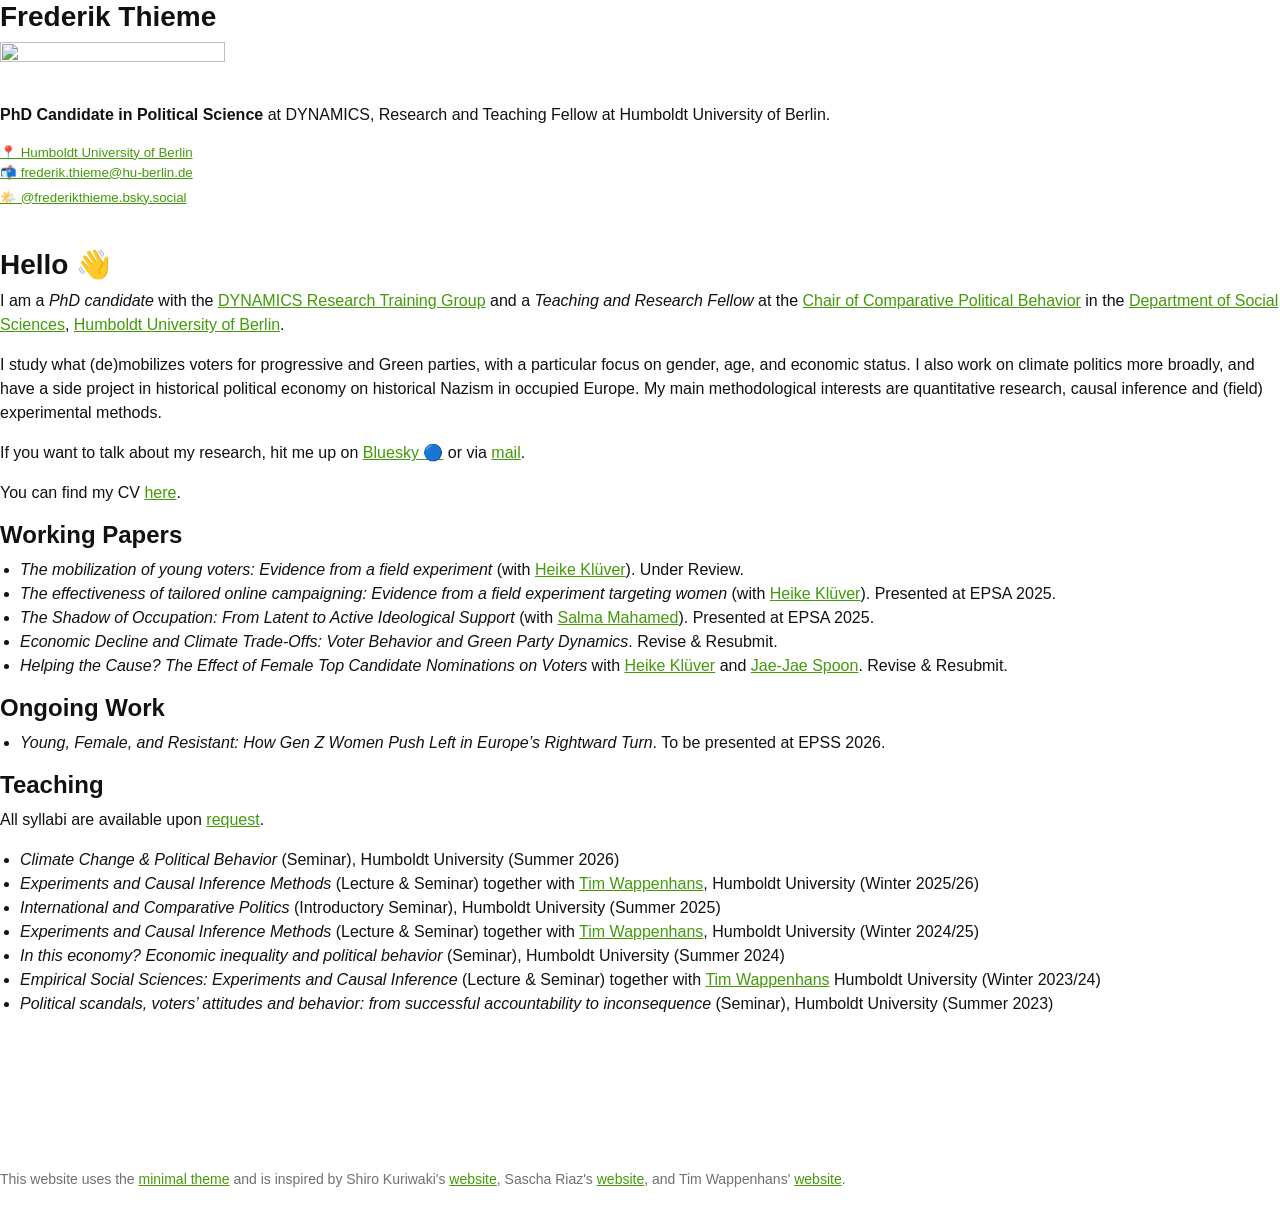
==== commit 73ecf52a: "Change paper statuses in index.html Updated the status of two research papers from 'Under Review' to" ====
--- a/index.html
+++ b/index.html
@@ -92,16 +92,14 @@
   <li><em>The mobilization of young voters: Evidence from a field experiment</em> (with <a href="https://www.heike-kluever.com/">Heike Klüver</a>). Under Review.</li>
   <li><em>The effectiveness of tailored online campaigning: Evidence from a field experiment targeting women</em> (with <a href="https://www.heike-kluever.com/">Heike Klüver</a>). Presented at EPSA 2025.</li>
   <li><em>The Shadow of Occupation: From Latent to Active Ideological Support</em> (with <a href="https://www.cbs.dk/en/research/departments-and-centres/department-of-international-economics-government-and-business/staff/smaegb">Salma Mahamed</a>). Presented at EPSA 2025.</li>
-  <li><em>Economic Decline and Climate Trade-Offs: Voter Behavior and Green Party Dynamics</em>. Under Review.</li>
-  <li><em>Helping the Cause? The Effect of Female Top Candidate Nominations on Voters</em> with <a href="https://www.heike-kluever.com/">Heike Klüver</a> and <a href="https://www.polisci.pitt.edu/people/jae-jae-spoon">Jae-Jae Spoon</a>. Under Review.</li>
+  <li><em>Economic Decline and Climate Trade-Offs: Voter Behavior and Green Party Dynamics</em>. Revise & Resubmit.</li>
+  <li><em>Helping the Cause? The Effect of Female Top Candidate Nominations on Voters</em> with <a href="https://www.heike-kluever.com/">Heike Klüver</a> and <a href="https://www.polisci.pitt.edu/people/jae-jae-spoon">Jae-Jae Spoon</a>. Revise & Resubmit.</li>
 </ul>
 
 <div align="left"><h3>Ongoing Work</h3>
 
 <ul>
-  <li><em>Young, Female, and Resistant: How Gen Z Women Push Left in Europe’s Rightward Turn</em>. To be presented at EPSS 2026.</li>
-  <li><em>Does Climate Change Increase Hate Crimes? Evidence from Germany</em> with Maurice Baudet von Gersdorff and Heike Klüver. To be presented at EPSS 2026.</li>
-  
+  <li><em>Young, Female, and Resistant: How Gen Z Women Push Left in Europe’s Rightward Turn</em>. To be presented at EPSS 2026.</li>  
 </ul>
         
 
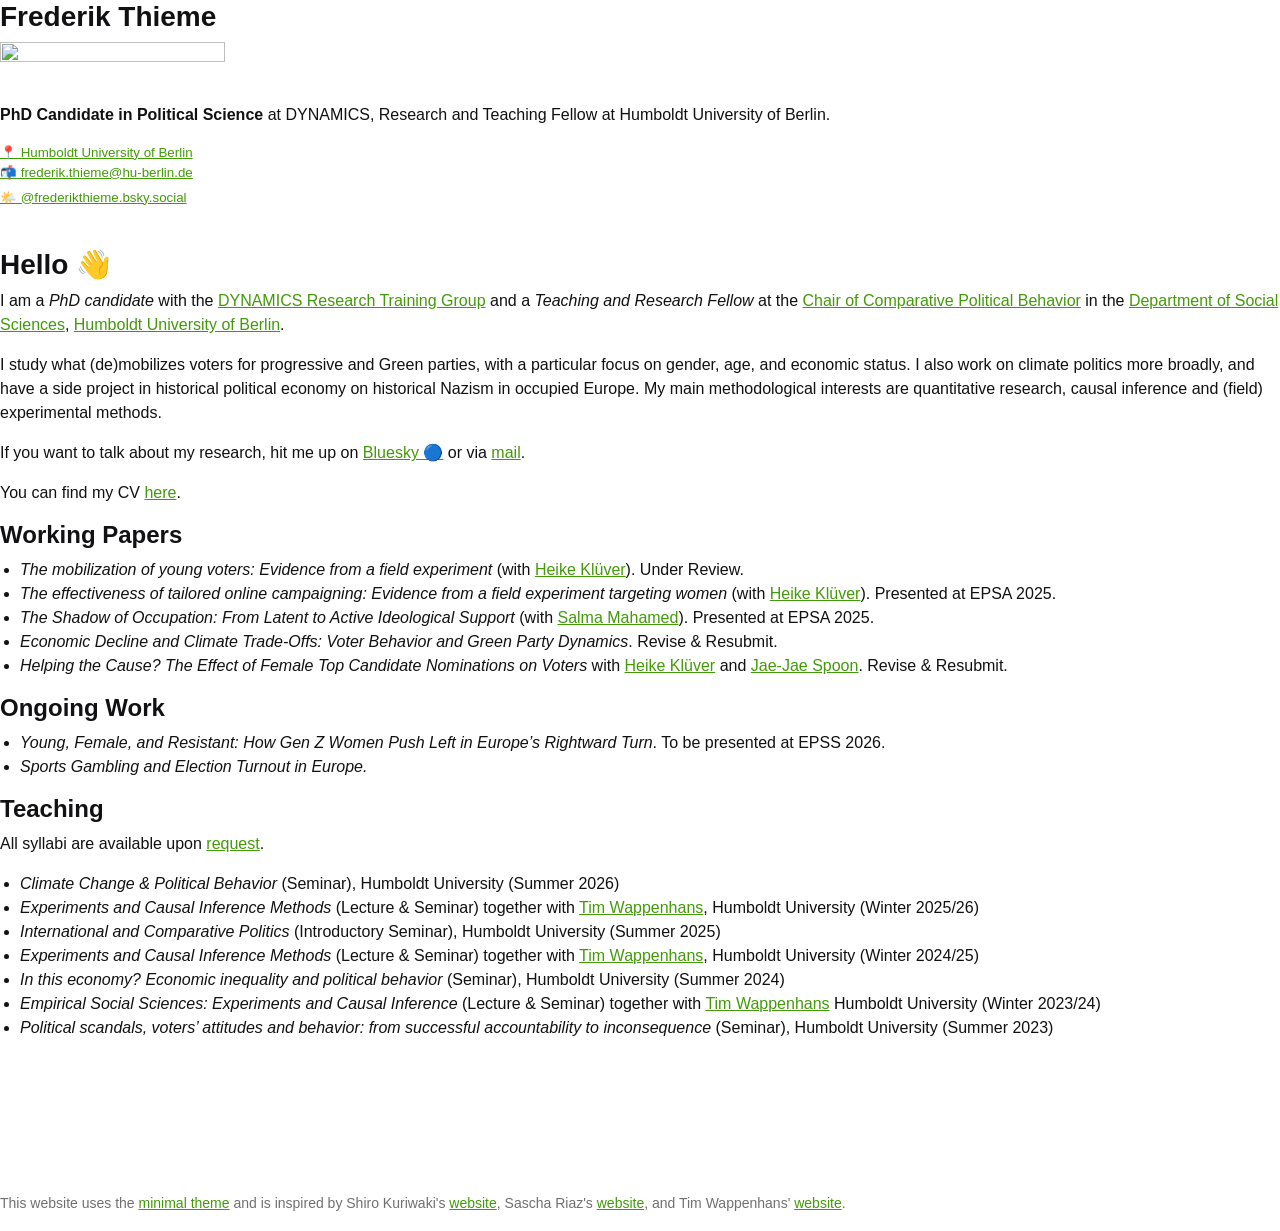
==== commit b130232e: "Add ongoing project" ====
--- a/index.html
+++ b/index.html
@@ -99,7 +99,8 @@
 <div align="left"><h3>Ongoing Work</h3>
 
 <ul>
-  <li><em>Young, Female, and Resistant: How Gen Z Women Push Left in Europe’s Rightward Turn</em>. To be presented at EPSS 2026.</li>  
+  <li><em>Young, Female, and Resistant: How Gen Z Women Push Left in Europe’s Rightward Turn</em>. To be presented at EPSS 2026.</li>
+  <li><em>Sports Gambling and Election Turnout in Europe.</em></li>  
 </ul>
         
 
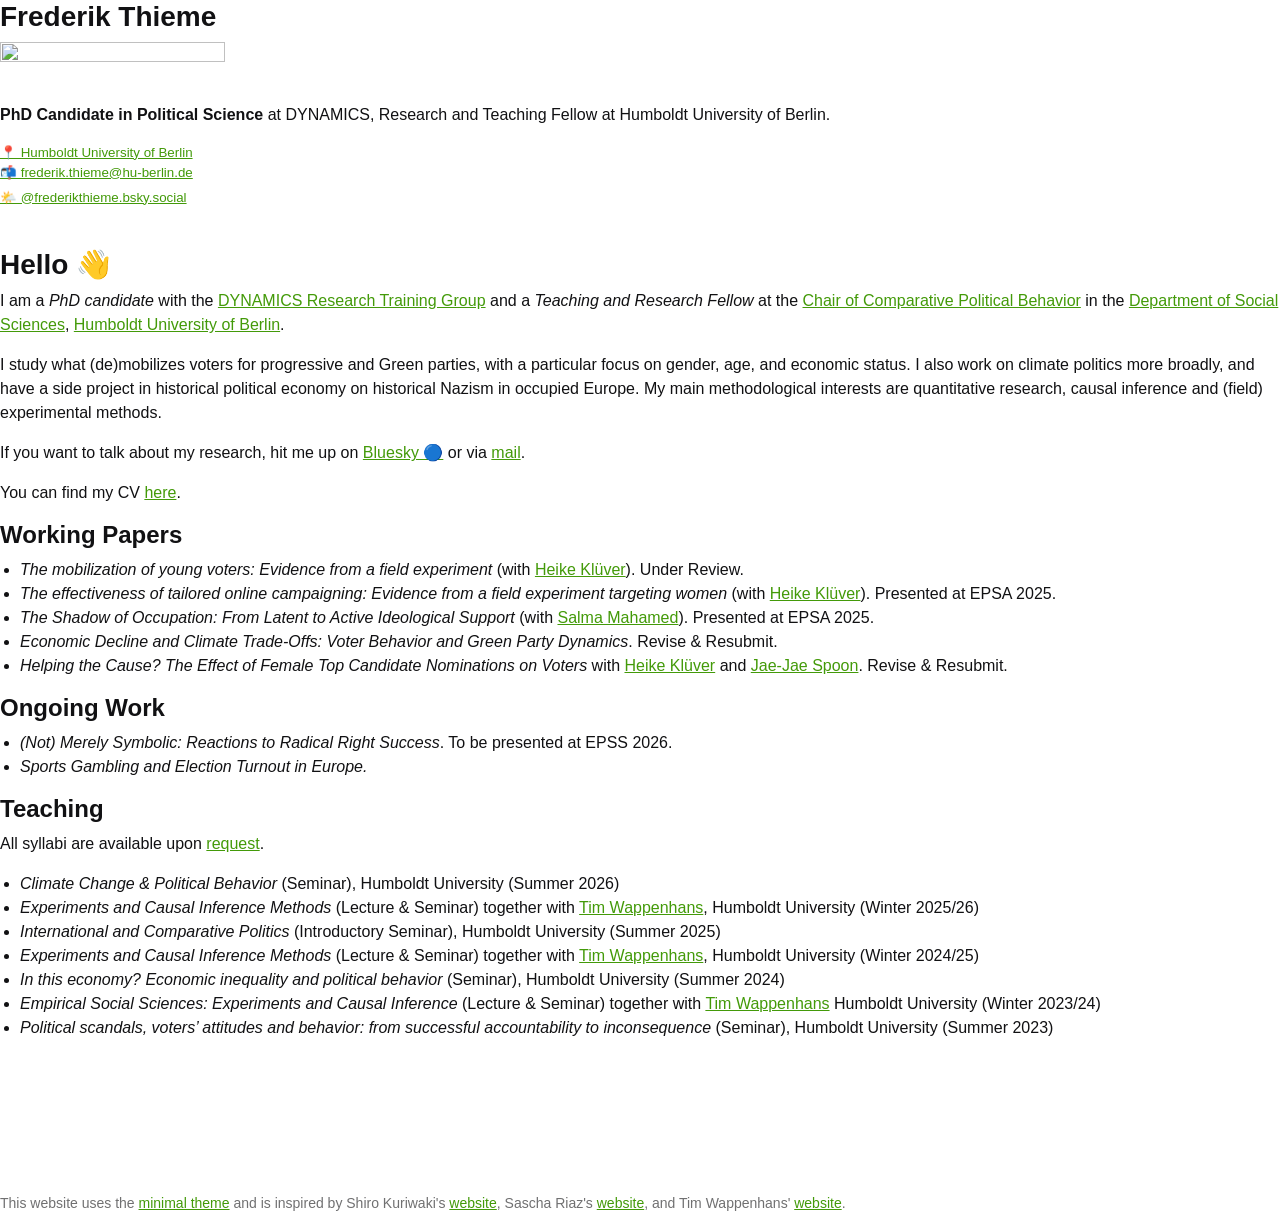
==== commit 86e04cd2: "Update ongoing work presentation details" ====
--- a/index.html
+++ b/index.html
@@ -99,7 +99,7 @@
 <div align="left"><h3>Ongoing Work</h3>
 
 <ul>
-  <li><em>Young, Female, and Resistant: How Gen Z Women Push Left in Europe’s Rightward Turn</em>. To be presented at EPSS 2026.</li>
+  <li><em>(Not) Merely Symbolic: Reactions to Radical Right Success</em>. To be presented at EPSS 2026.</li>
   <li><em>Sports Gambling and Election Turnout in Europe.</em></li>  
 </ul>
         
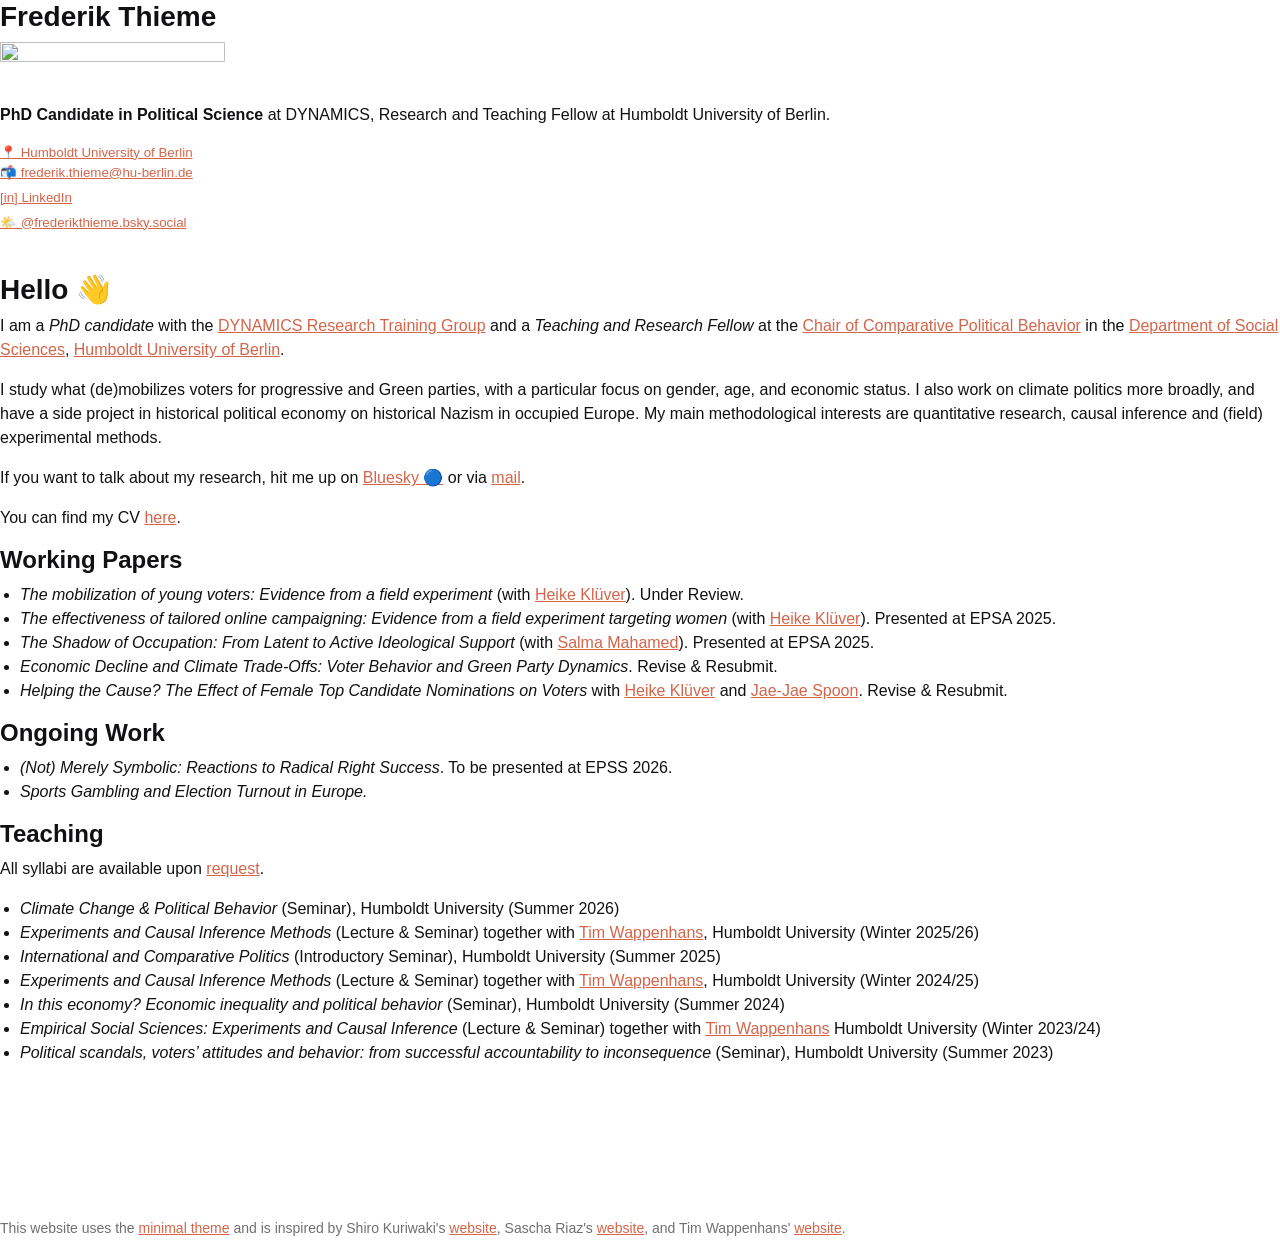
==== commit 63eecaa8: "Add LinkedIn link to contact section" ====
--- a/index.html
+++ b/index.html
@@ -50,6 +50,9 @@
     </a>
     <a href="mailto:frederik.thieme@hu-berlin.de" style="font-size: 10pt; margin-bottom: 5px;">
       📬 frederik.thieme@hu-berlin.de
+    </a>
+    <a href="https://www.linkedin.com/in/frederik-thieme-a01140122/" style="font-size: 10pt; margin-bottom: 5px;">
+      [in] LinkedIn
     </a>
     <a href="https://bsky.app/profile/frederikthieme.bsky.social" style="font-size: 10pt;">
       🌤️ @frederikthieme.bsky.social
--- a/stylesheets/kube.css
+++ b/stylesheets/kube.css
@@ -128,10 +128,10 @@
   line-height: 1.5; }
 
 a {
-  color: #439A09; }
+  color: #D4654A; }
 
 a:hover {
-  color: #F1CB0E; }
+  color: #B8442A; }
 
 h1,
 h2,
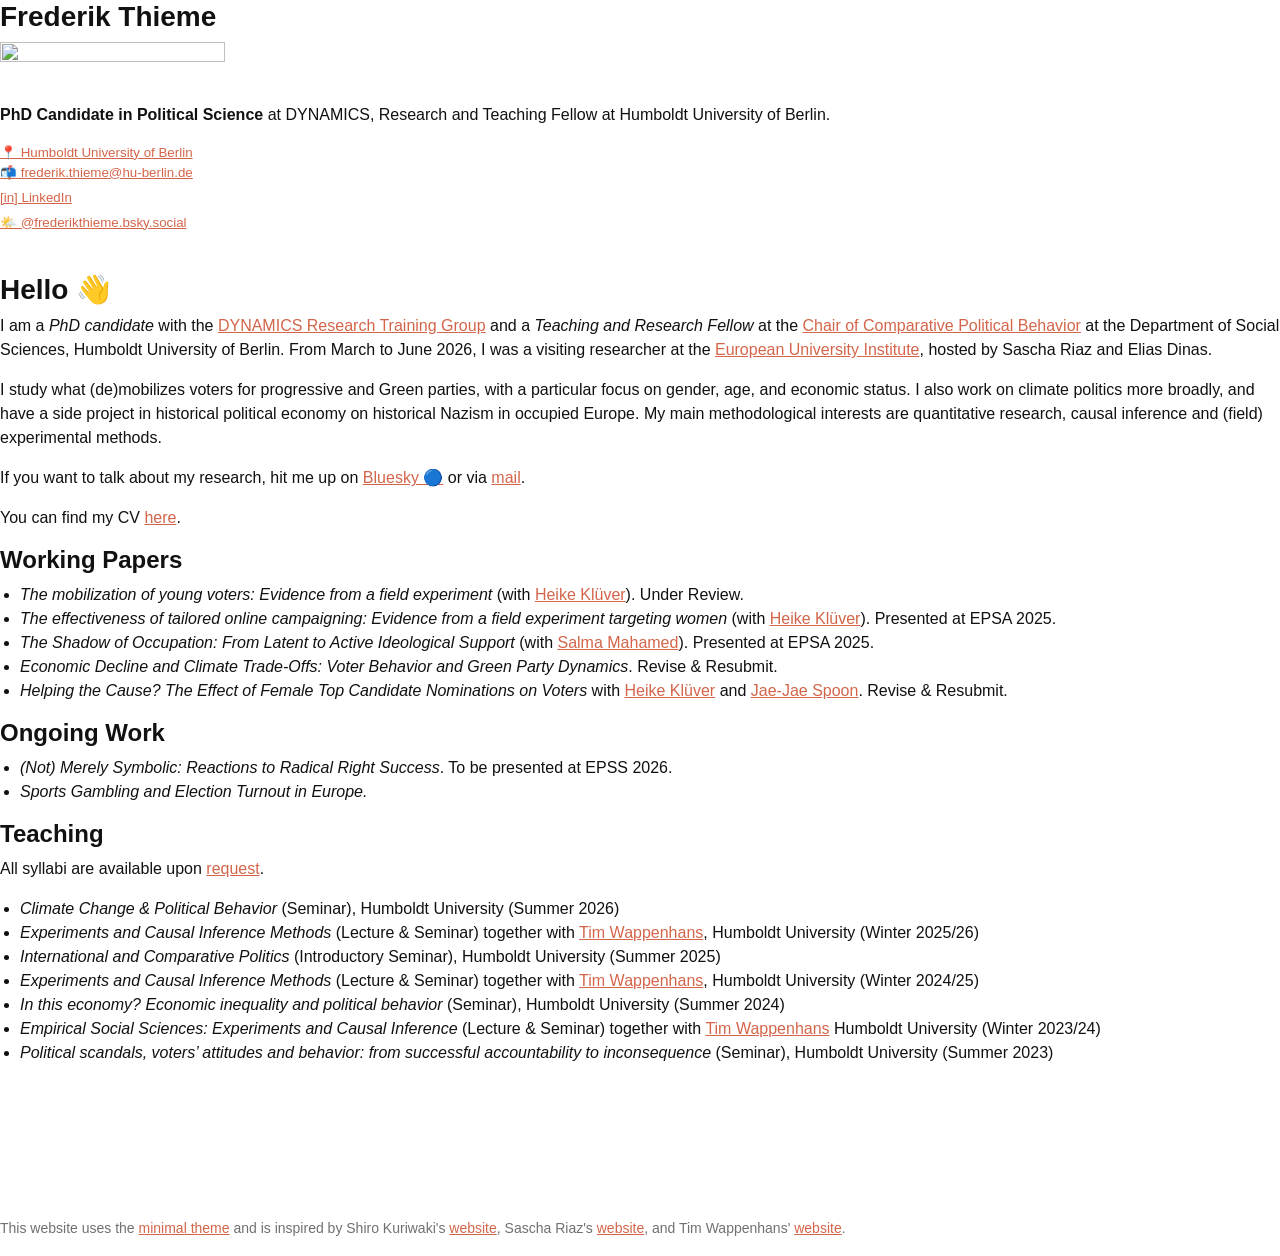
==== commit 90289284: "Revise academic profile and add visiting researcher details Updated the description of academic affi" ====
--- a/index.html
+++ b/index.html
@@ -78,8 +78,9 @@
   <h2>Hello 👋</h2>
   
   <p>I am a <em>PhD candidate</em> with the <a href="https://www.sowi.hu-berlin.de/en/dynamics">DYNAMICS Research Training Group</a> and a <em>Teaching and Research Fellow</em> at
-  the <a href="https://www.sowi.hu-berlin.de/en/lehrbereiche-en/comparative-political-behavior">Chair of Comparative Political Behavior</a> in 
-  the <a href="https://www.sowi.hu-berlin.de/en/index.html">Department of Social Sciences</a>, <a href="https://www.bgss.hu-berlin.de/sowi_p52/en/research-and-teaching-areas/comparative-political-behavior/team/frederik-thieme">Humboldt University of Berlin</a>.</p>
+  the <a href="https://www.sowi.hu-berlin.de/en/research-and-teaching-areas/comparative-political-behavior/team">Chair of Comparative Political Behavior</a> at 
+  the Department of Social Sciences, Humboldt University of Berlin. 
+  From March to June 2026, I was a visiting researcher at the <a href="https://www.eui.eu/en/academic-units/political-and-social-sciences">European University Institute</a>, hosted by Sascha Riaz and Elias Dinas.</p>
   
   <p>I study what (de)mobilizes voters for progressive and Green parties, with a particular focus on gender, age, and economic status. I also work on climate politics more broadly, and have a side project in historical political economy on historical Nazism in occupied Europe. My main methodological interests are quantitative research, causal inference and (field) experimental methods.</p>
   
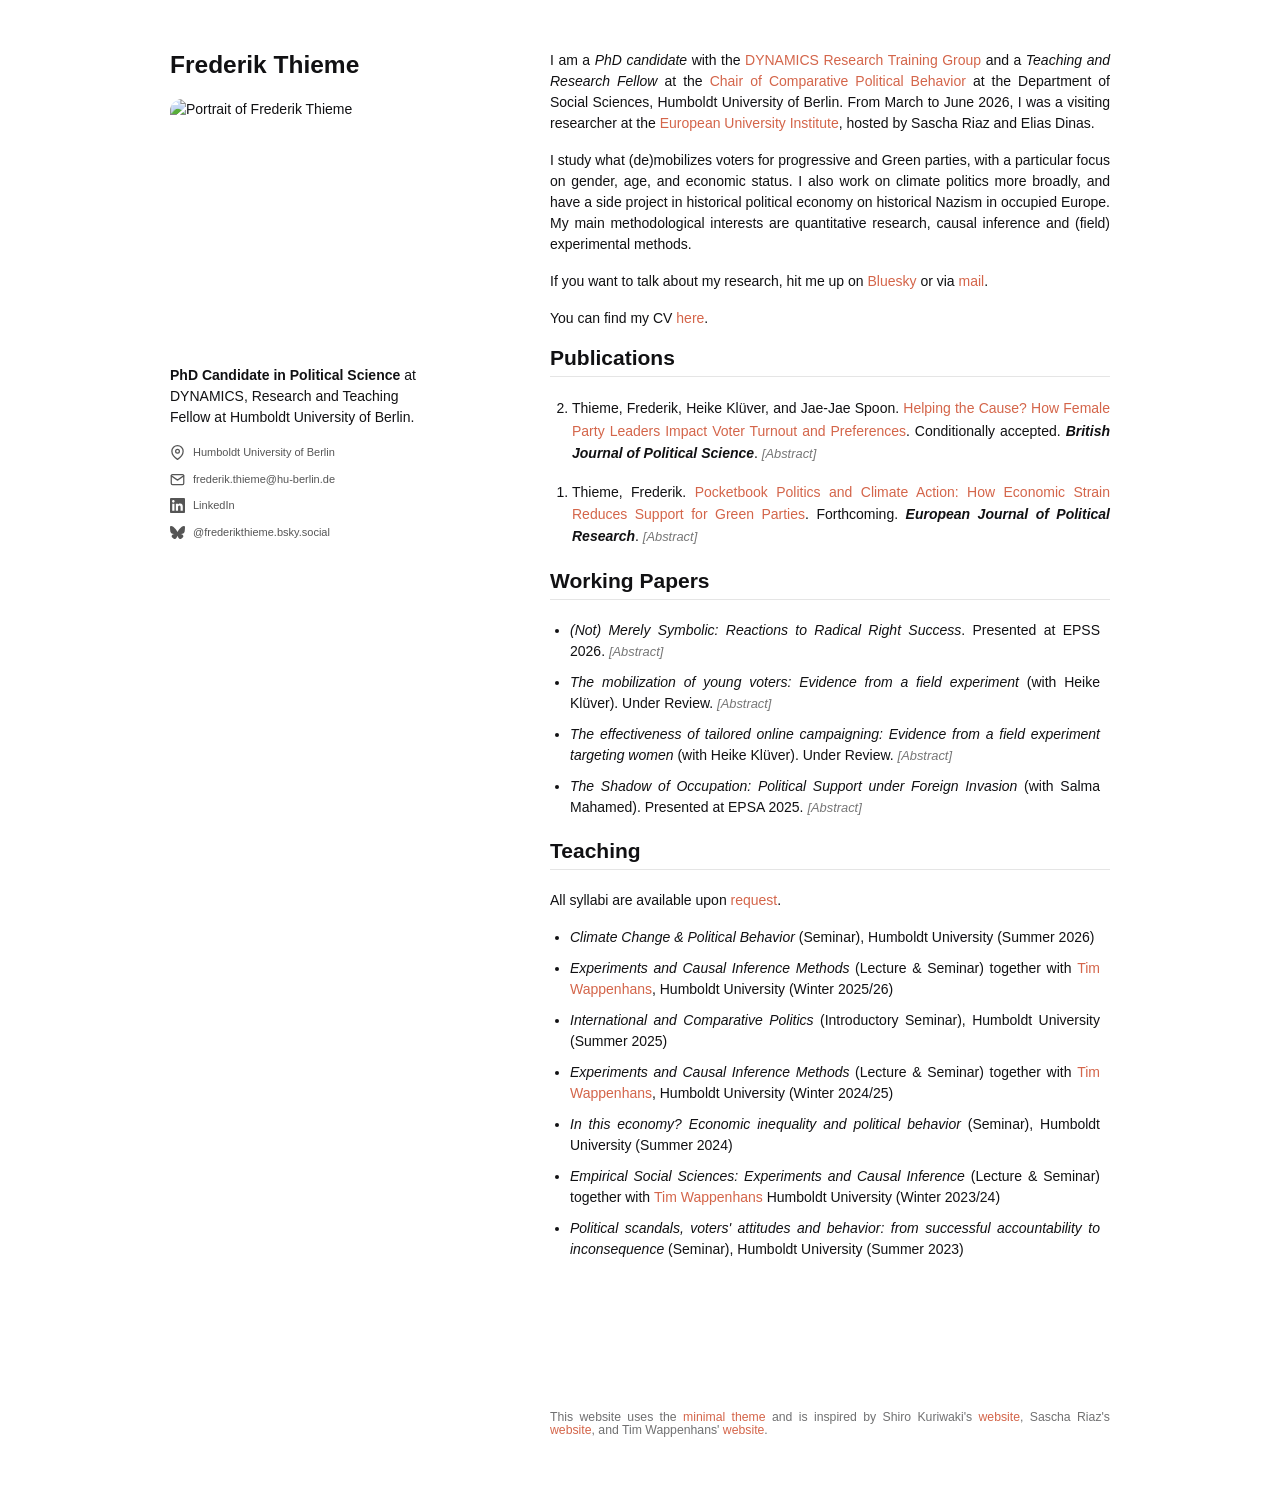
==== commit b9a6ec54: "Promote the redesign to the live homepage Replace the root index.html/stylesheets/styles.css with th" ====
--- a/index.html
+++ b/index.html
@@ -1,144 +1,143 @@
 <!doctype html>
 <html>
   <head>
-    <script type="text/javascript">
-    <!--
-        function toggle_visibility(id) {
-           event.preventDefault();
-           var e = document.getElementById(id);
-           if(e.style.display == 'none')
-              e.style.display = 'block';
-           else
-              e.style.display = 'none';
-        }
-
-    //-->
-    </script>
-
     <meta charset="utf-8">
     <meta http-equiv="X-UA-Compatible" content="chrome=1">
     <title>Frederik Thieme</title>
 
     <link rel="stylesheet" href="stylesheets/styles.css">
     <link rel="stylesheet" href="stylesheets/kube.css">
-    <script src="https://kit.fontawesome.com/9745af1226.js"></script>
     <link rel="stylesheet" href="stylesheets/academicons.min.css">
     <link rel="stylesheet" href="stylesheets/pygment_trac.css">
     <meta name="viewport" content="width=device-width, initial-scale=1, user-scalable=no">
     <!--[if lt IE 9]>
     <script src="//html5shiv.googlecode.com/svn/trunk/html5.js"></script>
-
     <![endif]-->
-    
-    
   </head>
   <body>
     <div class="wrapper">
       <header>
         <h2>Frederik Thieme</h2>
-        <img src="thieme_square.jpg" width="225" height="45">
-        <p></p>
-        <p>
-        <b>PhD Candidate in Political Science</b> at DYNAMICS, Research and Teaching Fellow at Humboldt University of Berlin.
-        </p>
-        
-        </p>
-  
-  <div class="is-container-column is-center">
-    <a href="https://www.bgss.hu-berlin.de/sowi_p52/en/research-and-teaching-areas/comparative-political-behavior/team/frederik-thieme" style="font-size: 10pt;">
-      📍 Humboldt University of Berlin
-    </a>
-    <a href="mailto:frederik.thieme@hu-berlin.de" style="font-size: 10pt; margin-bottom: 5px;">
-      📬 frederik.thieme@hu-berlin.de
-    </a>
-    <a href="https://www.linkedin.com/in/frederik-thieme-a01140122/" style="font-size: 10pt; margin-bottom: 5px;">
-      [in] LinkedIn
-    </a>
-    <a href="https://bsky.app/profile/frederikthieme.bsky.social" style="font-size: 10pt;">
-      🌤️ @frederikthieme.bsky.social
-    </a>
-  </div>
+        <img src="thieme_square.jpg" width="250" height="250" class="profile-photo" alt="Portrait of Frederik Thieme">
 
-         
-         
-        <div align="left"><h3></h3>
-        <p>
+        <div class="bio-box">
+          <p>
+          <b>PhD Candidate in Political Science</b> at DYNAMICS, Research and Teaching Fellow at Humboldt University of Berlin.
+          </p>
 
-
-        </p></div>
-
-
+          <div class="contact-links">
+            <a href="https://www.bgss.hu-berlin.de/sowi_p52/en/research-and-teaching-areas/comparative-political-behavior/team/frederik-thieme">
+              <svg class="icon" viewBox="0 0 24 24" fill="none" stroke="currentColor" stroke-width="2" stroke-linecap="round" stroke-linejoin="round"><path d="M21 10c0 7-9 13-9 13s-9-6-9-13a9 9 0 0 1 18 0z"></path><circle cx="12" cy="10" r="3"></circle></svg>
+              <span>Humboldt University of Berlin</span>
+            </a>
+            <a href="mailto:frederik.thieme@hu-berlin.de">
+              <svg class="icon" viewBox="0 0 24 24" fill="none" stroke="currentColor" stroke-width="2" stroke-linecap="round" stroke-linejoin="round"><path d="M4 4h16c1.1 0 2 .9 2 2v12c0 1.1-.9 2-2 2H4c-1.1 0-2-.9-2-2V6c0-1.1.9-2 2-2z"></path><polyline points="22 6 12 13 2 6"></polyline></svg>
+              <span>frederik.thieme@hu-berlin.de</span>
+            </a>
+            <a href="https://www.linkedin.com/in/frederik-thieme-a01140122/">
+              <svg class="icon" viewBox="0 0 24 24" fill="currentColor"><path d="M20.447 20.452h-3.554v-5.569c0-1.328-.027-3.037-1.852-3.037-1.853 0-2.136 1.445-2.136 2.939v5.667H9.351V9h3.414v1.561h.046c.477-.9 1.637-1.85 3.37-1.85 3.601 0 4.267 2.37 4.267 5.455v6.286zM5.337 7.433c-1.144 0-2.063-.926-2.063-2.065 0-1.138.92-2.063 2.063-2.063 1.14 0 2.064.925 2.064 2.063 0 1.139-.925 2.065-2.064 2.065zm1.782 13.019H3.555V9h3.564v11.452zM22.225 0H1.771C.792 0 0 .774 0 1.729v20.542C0 23.227.792 24 1.771 24h20.451C23.2 24 24 23.227 24 22.271V1.729C24 .774 23.2 0 22.222 0h.003z"></path></svg>
+              <span>LinkedIn</span>
+            </a>
+            <a href="https://bsky.app/profile/frederikthieme.bsky.social">
+              <svg class="icon" viewBox="0 0 24 24" fill="currentColor"><path d="M5.202 2.857C7.954 4.922 10.913 9.11 12 11.358c1.087-2.247 4.046-6.436 6.798-8.501C20.783 1.366 24 .213 24 3.883c0 .732-.42 6.156-.667 7.037-.856 3.061-3.978 3.842-6.755 3.37 4.854.826 6.089 3.562 3.422 6.299-5.065 5.196-7.28-1.304-7.847-2.97-.104-.305-.152-.448-.153-.327 0-.121-.05.022-.153.327-.568 1.666-2.782 8.166-7.847 2.97-2.667-2.737-1.432-5.473 3.422-6.3-2.777.473-5.899-.308-6.755-3.369C.42 10.04 0 4.615 0 3.883c0-3.67 3.217-2.517 5.202-1.026"></path></svg>
+              <span>@frederikthieme.bsky.social</span>
+            </a>
+          </div>
+        </div>
       </header>
       <section>
 
-  </p>
-  <br>
-  
- <div>
-  <h2>Hello 👋</h2>
-  
   <p>I am a <em>PhD candidate</em> with the <a href="https://www.sowi.hu-berlin.de/en/dynamics">DYNAMICS Research Training Group</a> and a <em>Teaching and Research Fellow</em> at
-  the <a href="https://www.sowi.hu-berlin.de/en/research-and-teaching-areas/comparative-political-behavior/team">Chair of Comparative Political Behavior</a> at 
-  the Department of Social Sciences, Humboldt University of Berlin. 
+  the <a href="https://www.sowi.hu-berlin.de/en/research-and-teaching-areas/comparative-political-behavior/team">Chair of Comparative Political Behavior</a> at
+  the Department of Social Sciences, Humboldt University of Berlin.
   From March to June 2026, I was a visiting researcher at the <a href="https://www.eui.eu/en/academic-units/political-and-social-sciences">European University Institute</a>, hosted by Sascha Riaz and Elias Dinas.</p>
-  
+
   <p>I study what (de)mobilizes voters for progressive and Green parties, with a particular focus on gender, age, and economic status. I also work on climate politics more broadly, and have a side project in historical political economy on historical Nazism in occupied Europe. My main methodological interests are quantitative research, causal inference and (field) experimental methods.</p>
-  
-  <p>If you want to talk about my research, hit me up on <a href="https://bsky.app/profile/frederikthieme.bsky.social">Bluesky 🔵</a> or via <a href="mailto:frederik.thieme@hu-berlin.de">mail</a>.</p>
-  
+
+  <p>If you want to talk about my research, hit me up on <a href="https://bsky.app/profile/frederikthieme.bsky.social">Bluesky</a> or via <a href="mailto:frederik.thieme@hu-berlin.de">mail</a>.</p>
+
   <p>You can find my CV <a href="cv_thieme.pdf">here</a>.</p>
-</div>
 
-    
-  <div align="left"><h3>Working Papers </h3>
+  <h3 id="publications">Publications</h3>
+  <ol class="publications-list" reversed>
+    <li>
+      Thieme, Frederik, Heike Klüver, and Jae-Jae Spoon. <span class="pending-link" title="Link will follow soon.">Helping the Cause?  How Female Party Leaders Impact Voter Turnout and Preferences</span>. Conditionally accepted. <b><i>British Journal of Political Science</i></b>.
+      <details class="abstract">
+        <summary>[Abstract]</summary>
+        <div class="abstract-body">Can nominating a female top candidate win over women? In light of persistent gender disparities in politics, understanding how female top candidates affect voters is crucial, yet causal evidence from real campaigns remains scarce. We address this question leveraging the unexpected nomination of Annalena Baerbock as the German Green Party's top candidate in the 2021 federal election. Drawing on a large-scale survey of nearly 22,000 citizens conducted during the nomination, we find that her nomination boosted support for the Greens -- among women and men alike. We complement this analysis with a preregistered survey experiment among 9,000 respondents that directly manipulates candidate gender to isolate its causal effect. We show that nominating a woman positively affects vote intentions. These effects are driven by a desire to promote gender equality, shared identity, issue alignment, and increased external efficacy among women. Our findings demonstrate how increasing the visibility of women in top political roles can help reduce the gender gap in politics.</div>
+      </details>
+    </li>
+    <li>
+      Thieme, Frederik. <span class="pending-link" title="Link will follow soon.">Pocketbook Politics and Climate Action: How Economic Strain Reduces Support for Green Parties</span>. Forthcoming. <b><i>European Journal of Political Research</i></b>.
+      <details class="abstract">
+        <summary>[Abstract]</summary>
+        <div class="abstract-body">Why do green parties struggle electorally despite overwhelming public support for climate action? While macro-level studies suggest that green party performance is shaped by economic conditions, the micro-level mechanisms driving this relationship remain unclear. This paper investigates whether personal economic strain reduces support for green parties and reshapes climate-related political attitudes. Leveraging rich panel data from Germany (2016–2024), I combine long-term correlational analysis with a difference-in-differences design exploiting the war-related 2022 surge in consumer prices. Voters facing financial hardship consistently evaluate the Greens more negatively and shift their political attention toward inflation and economic growth, while deprioritizing climate protection. However, evidence on vote intentions is mixed. These findings contribute to debates on green party support and the distributive politics of climate action, highlighting the relevance of voters' pocketbooks and the need for green parties to convincingly address material concerns to ensure electoral success.</div>
+      </details>
+    </li>
+  </ol>
 
-<ul>
-  <li><em>The mobilization of young voters: Evidence from a field experiment</em> (with <a href="https://www.heike-kluever.com/">Heike Klüver</a>). Under Review.</li>
-  <li><em>The effectiveness of tailored online campaigning: Evidence from a field experiment targeting women</em> (with <a href="https://www.heike-kluever.com/">Heike Klüver</a>). Presented at EPSA 2025.</li>
-  <li><em>The Shadow of Occupation: From Latent to Active Ideological Support</em> (with <a href="https://www.cbs.dk/en/research/departments-and-centres/department-of-international-economics-government-and-business/staff/smaegb">Salma Mahamed</a>). Presented at EPSA 2025.</li>
-  <li><em>Economic Decline and Climate Trade-Offs: Voter Behavior and Green Party Dynamics</em>. Revise & Resubmit.</li>
-  <li><em>Helping the Cause? The Effect of Female Top Candidate Nominations on Voters</em> with <a href="https://www.heike-kluever.com/">Heike Klüver</a> and <a href="https://www.polisci.pitt.edu/people/jae-jae-spoon">Jae-Jae Spoon</a>. Revise & Resubmit.</li>
-</ul>
+  <h3>Working Papers</h3>
+  <ul>
+    <li>
+      <em>(Not) Merely Symbolic: Reactions to Radical Right Success</em>. Presented at EPSS 2026.
+      <details class="abstract">
+        <summary>[Abstract]</summary>
+        <div class="abstract-body">Why does the electoral success of radical right parties (RRPs) not produce widespread countermobilization? Building on intergroup-threat theory, I argue that the crucial distinction is between symbolic and realistic threat. Symbolic threats to democratic norms and values are broadly perceived, but behavioral responses are concentrated among groups facing realistic threats to their power, resources, and physical wellbeing. I identify three such groups: Muslim communities, young women, and LGBTQIA+ individuals. Using open-ended survey data from the German Longitudinal Election Study, I apply a subcategorized keyword dictionary to track concern about the radical right across several dimensions. Young women and Muslim respondents show elevated concern, concentrated on the anti-immigration and racism dimension. Patterns for the queer community are inconclusive. A staggered difference-in-differences design shows that newly concerned voters shift toward parliamentary parties and move left across the party spectrum, consistent with pragmatic electoral responses. Placebo analyses on left-right self-placement and political interest confirm that these are strategic choices, not attitudinal shifts.</div>
+      </details>
+    </li>
+    <li>
+      <em>The mobilization of young voters: Evidence from a field experiment</em> (with Heike Klüver). Under Review.
+      <details class="abstract">
+        <summary>[Abstract]</summary>
+        <div class="abstract-body">Can traditional campaign tools still mobilize young voters in the digital age? Despite the widespread use of direct mail in election campaigns, we lack causal evidence on whether party-sent letters influence first-time voters, an electorally crucial group whose initial vote choices can shape long-term political behavior. We address this question through a large-scale field experiment conducted in collaboration with a major German parliamentary party during the 2024 European Parliament election. Randomizing the distribution of 37,000 letters in Berlin, we estimate the causal effect of partisan direct mail on turnout and vote choice. We find no evidence of positive campaign effects on electoral participation or party support. Effects on propensity-to-vote move against the predicted direction, and a sensitivity analysis confirms that positive effects of the magnitude documented in the existing literature are unlikely given the observed data. These findings challenge the effectiveness of conventional mobilization tactics among digitally native cohorts and underscore the need to reassess established strategies for engaging first-time voters in contemporary democracies.</div>
+      </details>
+    </li>
+    <li>
+      <em>The effectiveness of tailored online campaigning: Evidence from a field experiment targeting women</em> (with Heike Klüver). Under Review.
+      <details class="abstract">
+        <summary>[Abstract]</summary>
+        <div class="abstract-body">How effective is tailored online political advertising in mobilizing voters? We argue that appeals resonating with salient voter identities, such as gender and parenthood, should increase engagement and turnout. To test this, we conducted a large-scale field experiment with the German Green Party during the 2024 European Parliament election, randomly assigning ZIP codes to receive either generic or identity-tailored ads targeting middle-aged women. The campaign reached over 686,000 women. Using official election returns, we find no evidence that tailored ads increased turnout or vote share, with survey data revealing low platform penetration and ad recall among the target group. To distinguish between a failure of message content and a failure of delivery, we complement the field experiment with a survey experiment among German women (N=5,394). The survey experiment finds positive effects of tailored messages on propensity to vote for the Greens, particularly for care infrastructure appeals among mothers, with effects attenuating among less attentive respondents. Taken together, the evidence suggests that the null field result reflects a failure of delivery rather than of content: tailored messages can persuade when they reach their audience, but platform constraints and scarce user attention severely limit meaningful exposure in practice.</div>
+      </details>
+    </li>
+    <li>
+      <em>The Shadow of Occupation: Political Support under Foreign Invasion</em> (with Salma Mahamed). Presented at EPSA 2025.
+      <details class="abstract">
+        <summary>[Abstract]</summary>
+        <div class="abstract-body">Does military occupation impact political support? We conceptualize occupation as an abrupt shock to the norm environment and opportunity structure, lowering the social costs of extremist affiliation and offering new incentives to do so. This allows us to consider two mechanisms: opportunistic alignment driven by material self-interest, and preference revelation among latent sympathizers with so far falsified preferences. We test these arguments using previously unused individual-level data on 19,000 members of the Danish National Socialist Workers' Party (DNSAP) before and after Germany's invasion in April 1940, supplemented by newly digitized constituency-level election returns from 1929 to 1943. Descriptively, we show a clear influx spike post invasion. A compositional event-study further shows that this increase is concentrated among older, better-educated, and higher-status individuals. A cross-level mechanism test leveraging the 1939 and 1943 elections shows that post-invasion membership surges predict subsequent DNSAP electoral gains geographically, consistent with preference revelation as the dominant mechanism. The findings show that political norm environments can collapse abruptly rather than erode gradually and offer a rare empirical window into political behavior under imposed authoritarian rule.</div>
+      </details>
+    </li>
+  </ul>
 
-<div align="left"><h3>Ongoing Work</h3>
-
-<ul>
-  <li><em>(Not) Merely Symbolic: Reactions to Radical Right Success</em>. To be presented at EPSS 2026.</li>
-  <li><em>Sports Gambling and Election Turnout in Europe.</em></li>  
-</ul>
-        
-
-<div align="left"><h3>Teaching</h3>
-<p>All syllabi are available upon <a href="mailto:frederik.thieme@hu-berlin.de">request</a>.</p>
-    <ul>
-        <li>
-        <em>Climate Change & Political Behavior</em> (Seminar), Humboldt University (Summer 2026)
-        </li>
-      <li>
-        <em>Experiments and Causal Inference Methods</em> (Lecture & Seminar) together with <a href="https://www.timwappenhans.com/">Tim Wappenhans</a>, Humboldt University (Winter 2025/26)
-        </li>
-         <li>
-        <em>International and Comparative Politics</em> (Introductory Seminar), Humboldt University (Summer 2025)
-        </li>
-        <li>
-        <em>Experiments and Causal Inference Methods</em> (Lecture & Seminar) together with <a href="https://www.timwappenhans.com/">Tim Wappenhans</a>, Humboldt University (Winter 2024/25)
-        </li>
-      <li>
-        <em>In this economy? Economic inequality and political behavior</em> (Seminar), Humboldt University (Summer 2024)
-        </li>
-       <li>
-        <em>Empirical Social Sciences: Experiments and Causal Inference</em> (Lecture & Seminar) together with <a href="https://www.timwappenhans.com/">Tim Wappenhans</a> Humboldt University (Winter 2023/24)
-        </li>
-      <li>
-        <em>Political scandals, voters’ attitudes and behavior: from successful accountability to inconsequence</em> (Seminar), Humboldt University (Summer 2023)
-        </li>
-    </ul>  
-
-
+  <h3>Teaching</h3>
+  <p>All syllabi are available upon <a href="mailto:frederik.thieme@hu-berlin.de">request</a>.</p>
+  <ul>
+    <li>
+    <em>Climate Change &amp; Political Behavior</em> (Seminar), Humboldt University (Summer 2026)
+    </li>
+    <li>
+    <em>Experiments and Causal Inference Methods</em> (Lecture &amp; Seminar) together with <a href="https://www.timwappenhans.com/">Tim Wappenhans</a>, Humboldt University (Winter 2025/26)
+    </li>
+    <li>
+    <em>International and Comparative Politics</em> (Introductory Seminar), Humboldt University (Summer 2025)
+    </li>
+    <li>
+    <em>Experiments and Causal Inference Methods</em> (Lecture &amp; Seminar) together with <a href="https://www.timwappenhans.com/">Tim Wappenhans</a>, Humboldt University (Winter 2024/25)
+    </li>
+    <li>
+    <em>In this economy? Economic inequality and political behavior</em> (Seminar), Humboldt University (Summer 2024)
+    </li>
+    <li>
+    <em>Empirical Social Sciences: Experiments and Causal Inference</em> (Lecture &amp; Seminar) together with <a href="https://www.timwappenhans.com/">Tim Wappenhans</a> Humboldt University (Winter 2023/24)
+    </li>
+    <li>
+    <em>Political scandals, voters' attitudes and behavior: from successful accountability to inconsequence</em> (Seminar), Humboldt University (Summer 2023)
+    </li>
+  </ul>
 
   <p style="margin-bottom:4cm;"></p>
   <p><small> This website uses the <a href="https://github.com/orderedlist/minimal">minimal theme</a> and is inspired by Shiro Kuriwaki's <a href="https://www.shirokuriwaki.com/">website</a>, Sascha Riaz's <a href="https://saschariaz.com/">website</a>, and Tim Wappenhans' <a href="https://www.timwappenhans.com/">website</a>.</small></p>
 
-
+      </section>
+    </div>
   </body>
 </html>
--- a/stylesheets/styles.css
+++ b/stylesheets/styles.css
@@ -0,0 +1,418 @@
+@import url(https://fonts.googleapis.com/css2?family=Inter:wght@300;400;500;600;700&display=swap);
+
+body {
+  padding:50px;
+  font:14px/1.5 Inter, -apple-system, BlinkMacSystemFont, "Segoe UI", "Helvetica Neue", Helvetica, Arial, sans-serif;
+  color:#2d2d2d;
+  font-weight:300;
+}
+
+h1, h2, h3, h4, h5, h6 {
+  color:#222;
+  margin:0 0 20px;
+}
+
+p, ul, ol, table, pre, dl {
+  margin:0 0 20px;
+}
+
+li {
+  margin: 10px 0;
+}
+
+ul {
+  margin: 0 10px;
+}
+ul.dashed {
+  list-style-type: none;
+}
+ul.dashed > li {
+  text-indent: -5px;
+}
+ul.dashed > li:before {
+  content: "- ";
+  text-indent: -5px;
+}
+
+h1, h2, h3 {
+  line-height:1.1;
+}
+
+h1 {
+  font-size:22px;
+}
+
+h2 {
+  color:#393939;
+}
+
+h3, h4, h5, h6 {
+  color:#494949;
+}
+
+a {
+  color:#0F52BA;
+  font-weight:400;
+  text-decoration:none;
+}
+
+a small {
+  font-size:11px;
+  color:#0F52BA;
+  margin-top:-0.6em;
+  display:block;
+}
+
+.wrapper {
+  width:940px;
+  margin:0 auto;
+}
+
+blockquote {
+  border-left:1px solid #e5e5e5;
+  margin:0;
+  padding:0 0 0 20px;
+  font-style:italic;
+}
+
+code, pre {
+  font-family:Monaco, Bitstream Vera Sans Mono, Lucida Console, Terminal;
+  color:#333;
+  font-size:12px;
+}
+
+pre {
+  padding:8px 15px;
+  background: #f8f8f8;
+  border-radius:5px;
+  border:1px solid #e5e5e5;
+  overflow-x: auto;
+}
+
+table {
+  width:100%;
+  border-collapse:collapse;
+}
+
+th, td {
+  text-align:left;
+  padding:5px 10px;
+  border-bottom:1px solid #e5e5e5;
+}
+
+dt {
+  color:#444;
+  font-weight:700;
+}
+
+th {
+  color:#444;
+}
+
+img {
+  max-width:100%;
+}
+
+header {
+  width:270px;
+  float:left;
+  position:fixed;
+}
+
+header ul {
+  list-style:none;
+  height:40px;
+
+  padding:0;
+
+  background: #eee;
+  background: -moz-linear-gradient(top, #f8f8f8 0%, #dddddd 100%);
+  background: -webkit-gradient(linear, left top, left bottom, color-stop(0%,#f8f8f8), color-stop(100%,#dddddd));
+  background: -webkit-linear-gradient(top, #f8f8f8 0%,#dddddd 100%);
+  background: -o-linear-gradient(top, #f8f8f8 0%,#dddddd 100%);
+  background: -ms-linear-gradient(top, #f8f8f8 0%,#dddddd 100%);
+  background: linear-gradient(top, #f8f8f8 0%,#dddddd 100%);
+
+  border-radius:5px;
+  border:1px solid #d2d2d2;
+  box-shadow:inset #fff 0 1px 0, inset rgba(0,0,0,0.03) 0 -1px 0;
+  width:270px;
+}
+
+header li {
+  width:89px;
+  float:left;
+  border-right:1px solid #d2d2d2;
+  height:40px;
+}
+
+header ul a {
+  line-height:1;
+  font-size:11px;
+  color:#999;
+  display:block;
+  text-align:center;
+  padding-top:6px;
+  height:40px;
+}
+
+strong {
+  color:#222;
+  font-weight:700;
+}
+
+header ul li + li {
+  width:88px;
+  border-left:1px solid #fff;
+}
+
+header ul li + li + li {
+  border-right:none;
+  width:89px;
+}
+
+header ul a strong {
+  font-size:14px;
+  display:block;
+  color:#222;
+}
+
+section {
+  width:560px;
+  float:right;
+  margin-left:60px;
+  padding-bottom:50px;
+}
+
+section p {
+  text-align: justify;
+  hyphens: auto;
+}
+
+section li {
+  text-align: justify;
+  hyphens: auto;
+}
+
+small {
+  font-size:11px;
+}
+
+hr {
+  border:0;
+  background:#e5e5e5;
+  height:1px;
+  margin:0 0 20px;
+}
+
+footer {
+  width:270px;
+  float:left;
+  position:fixed;
+  bottom:50px;
+}
+
+@media print, screen and (max-width: 960px) {
+
+  div.wrapper {
+    width:auto;
+    margin:0;
+  }
+
+  header, section, footer {
+    float:none;
+    position:static;
+    width:auto;
+    margin-left:0;
+  }
+
+  section {
+    border:1px solid #e5e5e5;
+    border-width:1px 0;
+    padding:20px 0;
+    margin:0 0 20px;
+  }
+
+  header a small {
+    display:inline;
+  }
+
+  header {
+    text-align: center;
+  }
+
+  .profile-photo {
+    margin: 0 auto 16px;
+  }
+
+  .bio-box {
+    margin: 16px auto;
+    text-align: center;
+  }
+
+  .contact-links {
+    align-items: center;
+    margin-left: auto;
+    margin-right: auto;
+  }
+}
+
+@media print, screen and (max-width: 720px) {
+  body {
+    word-wrap:break-word;
+  }
+
+  header {
+    padding:0;
+  }
+
+  pre, code {
+    word-wrap:normal;
+  }
+}
+
+@media print, screen and (max-width: 480px) {
+  body {
+    padding:15px;
+  }
+}
+
+@media print {
+  body {
+    padding:0.4in;
+    font-size:12pt;
+    color:#444;
+  }
+}
+
+
+
+header h1 {
+  margin-bottom: 5px;
+  padding-top: 25px;
+}
+
+section h3 {
+  margin-top: 40px;
+  padding-top: 0;
+  padding-bottom: 6px;
+  border-bottom: 1px solid #e5e5e5;
+}
+
+section h3:first-of-type {
+  margin-top: 0;
+}
+
+a i {
+  display: inline-block;
+  font-size: 24px;
+  margin-right: 10px;
+  margin-top: 10px;
+  color: #3498db;
+}
+
+/* Profile photo */
+.profile-photo {
+  border-radius: 12px;
+  object-fit: cover;
+  display: block;
+}
+
+/* Bio text + contact links, boxed to the photo's width */
+.bio-box {
+  width: 250px;
+  margin-top: 16px;
+}
+
+/* Contact / social links (sidebar) */
+.contact-links {
+  display: flex;
+  flex-direction: column;
+  align-items: flex-start;
+  gap: 10px;
+  margin: 4px 0 16px;
+}
+
+.contact-links a {
+  display: flex;
+  align-items: center;
+  gap: 8px;
+  color: #555;
+  font-size: 11px;
+  transition: color 0.2s ease;
+}
+
+.contact-links a:hover {
+  color: #B8442A;
+}
+
+.contact-links .icon {
+  width: 15px;
+  height: 15px;
+  flex: none;
+  color: inherit;
+}
+
+/* Numbered publications list */
+.publications-list {
+  margin: 0 0 20px;
+  padding-left: 22px;
+}
+
+.publications-list > li {
+  margin-bottom: 16px;
+  line-height: 1.6;
+}
+
+/* Title styled like a link before the real URL is ready; hover shows a tooltip */
+.pending-link {
+  color: #D4654A;
+}
+
+.pending-link:hover {
+  color: #B8442A;
+}
+
+/* Collapsible abstract (native <details>) */
+details.abstract {
+  display: inline;
+}
+
+details.abstract > summary {
+  display: inline;
+  cursor: pointer;
+  list-style: none;
+  color: #767676;
+  font-size: 0.92em;
+  font-style: italic;
+  text-decoration: none;
+  transition: color 0.2s ease;
+}
+
+details.abstract > summary::-webkit-details-marker {
+  display: none;
+}
+
+details.abstract > summary::marker {
+  content: "";
+}
+
+details.abstract > summary:hover {
+  color: #B8442A;
+}
+
+details.abstract[open] > summary {
+  color: #B8442A;
+}
+
+details.abstract .abstract-body {
+  display: block;
+  margin-top: 8px;
+  padding: 10px 14px;
+  background: #f8f8f8;
+  border-left: 3px solid #d2d2d2;
+  border-radius: 4px;
+  font-size: 0.92em;
+  line-height: 1.6;
+  color: #444;
+}
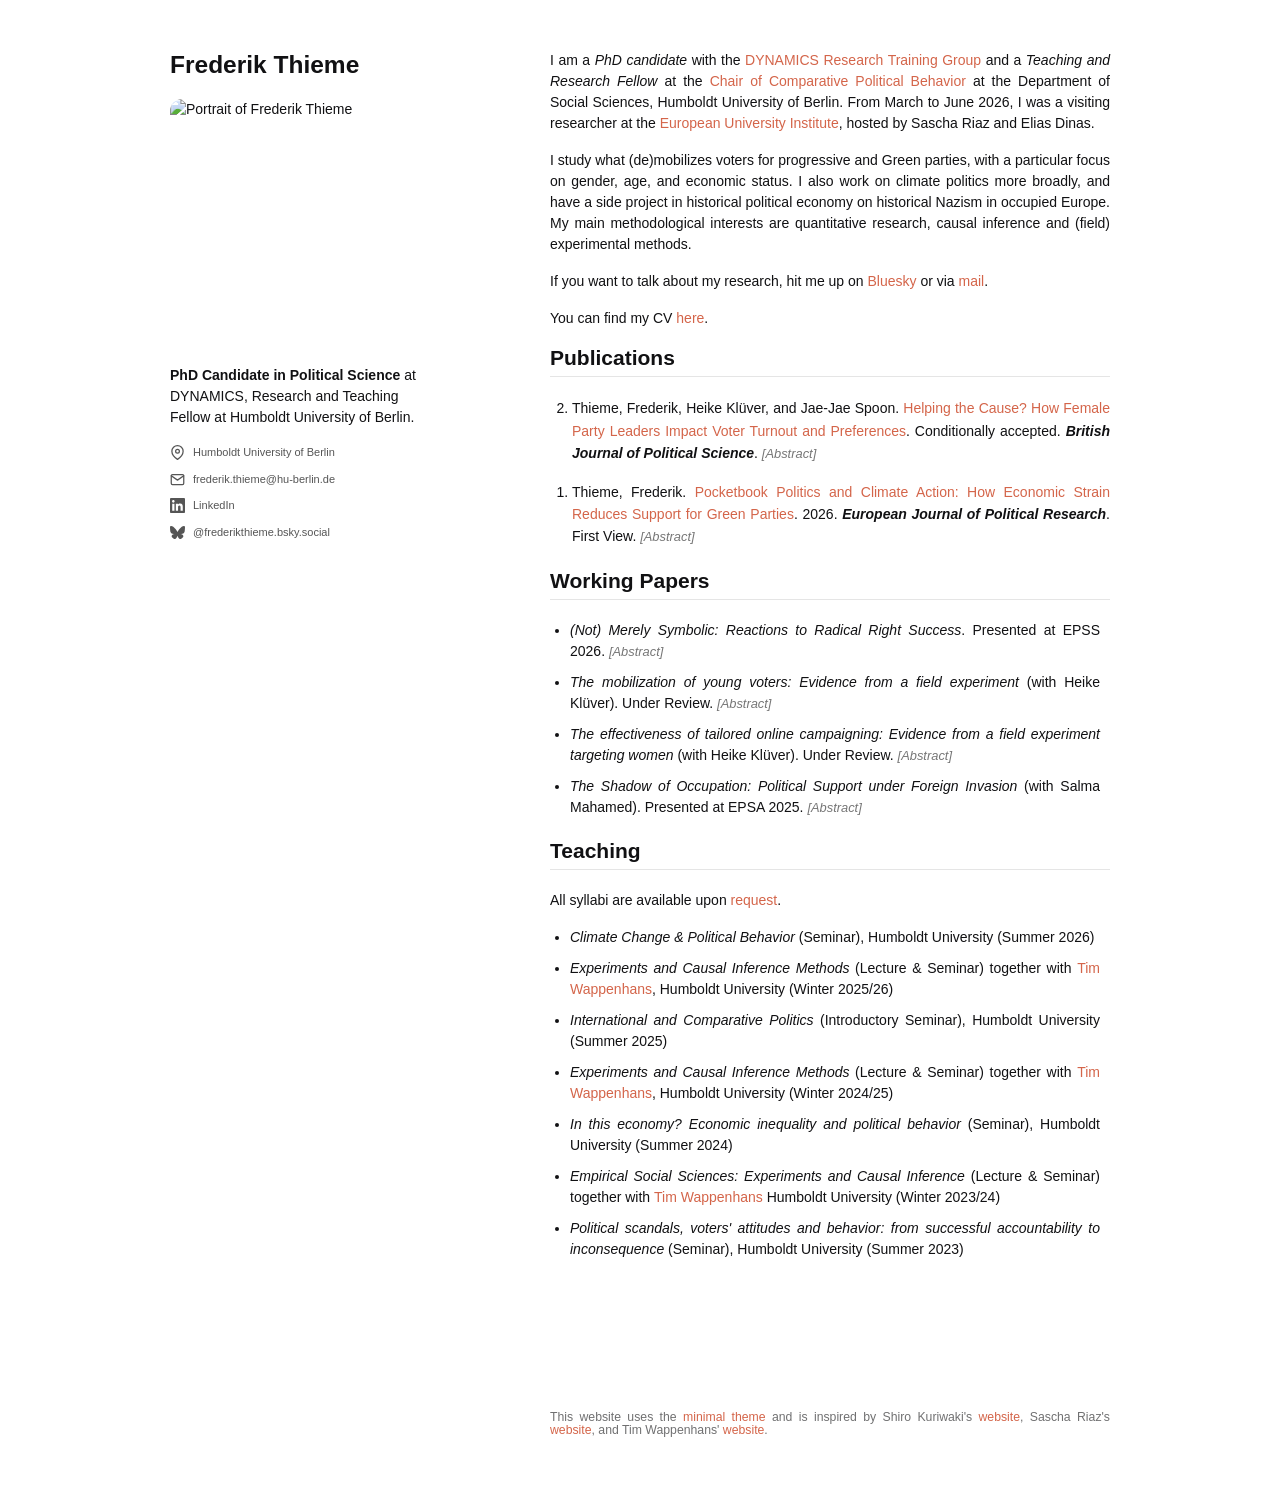
==== commit 6795d082: "Link Pocketbook Politics via DOI, mark as EJPR First View 2026 Co-Authored-By: Claude Sonnet 5.5 <no" ====
--- a/index.html
+++ b/index.html
@@ -68,7 +68,7 @@
       </details>
     </li>
     <li>
-      Thieme, Frederik. <span class="pending-link" title="Link will follow soon.">Pocketbook Politics and Climate Action: How Economic Strain Reduces Support for Green Parties</span>. Forthcoming. <b><i>European Journal of Political Research</i></b>.
+      Thieme, Frederik. <a href="https://doi.org/10.1017/S1475676526101868">Pocketbook Politics and Climate Action: How Economic Strain Reduces Support for Green Parties</a>. 2026. <b><i>European Journal of Political Research</i></b>. First View.
       <details class="abstract">
         <summary>[Abstract]</summary>
         <div class="abstract-body">Why do green parties struggle electorally despite overwhelming public support for climate action? While macro-level studies suggest that green party performance is shaped by economic conditions, the micro-level mechanisms driving this relationship remain unclear. This paper investigates whether personal economic strain reduces support for green parties and reshapes climate-related political attitudes. Leveraging rich panel data from Germany (2016–2024), I combine long-term correlational analysis with a difference-in-differences design exploiting the war-related 2022 surge in consumer prices. Voters facing financial hardship consistently evaluate the Greens more negatively and shift their political attention toward inflation and economic growth, while deprioritizing climate protection. However, evidence on vote intentions is mixed. These findings contribute to debates on green party support and the distributive politics of climate action, highlighting the relevance of voters' pocketbooks and the need for green parties to convincingly address material concerns to ensure electoral success.</div>
